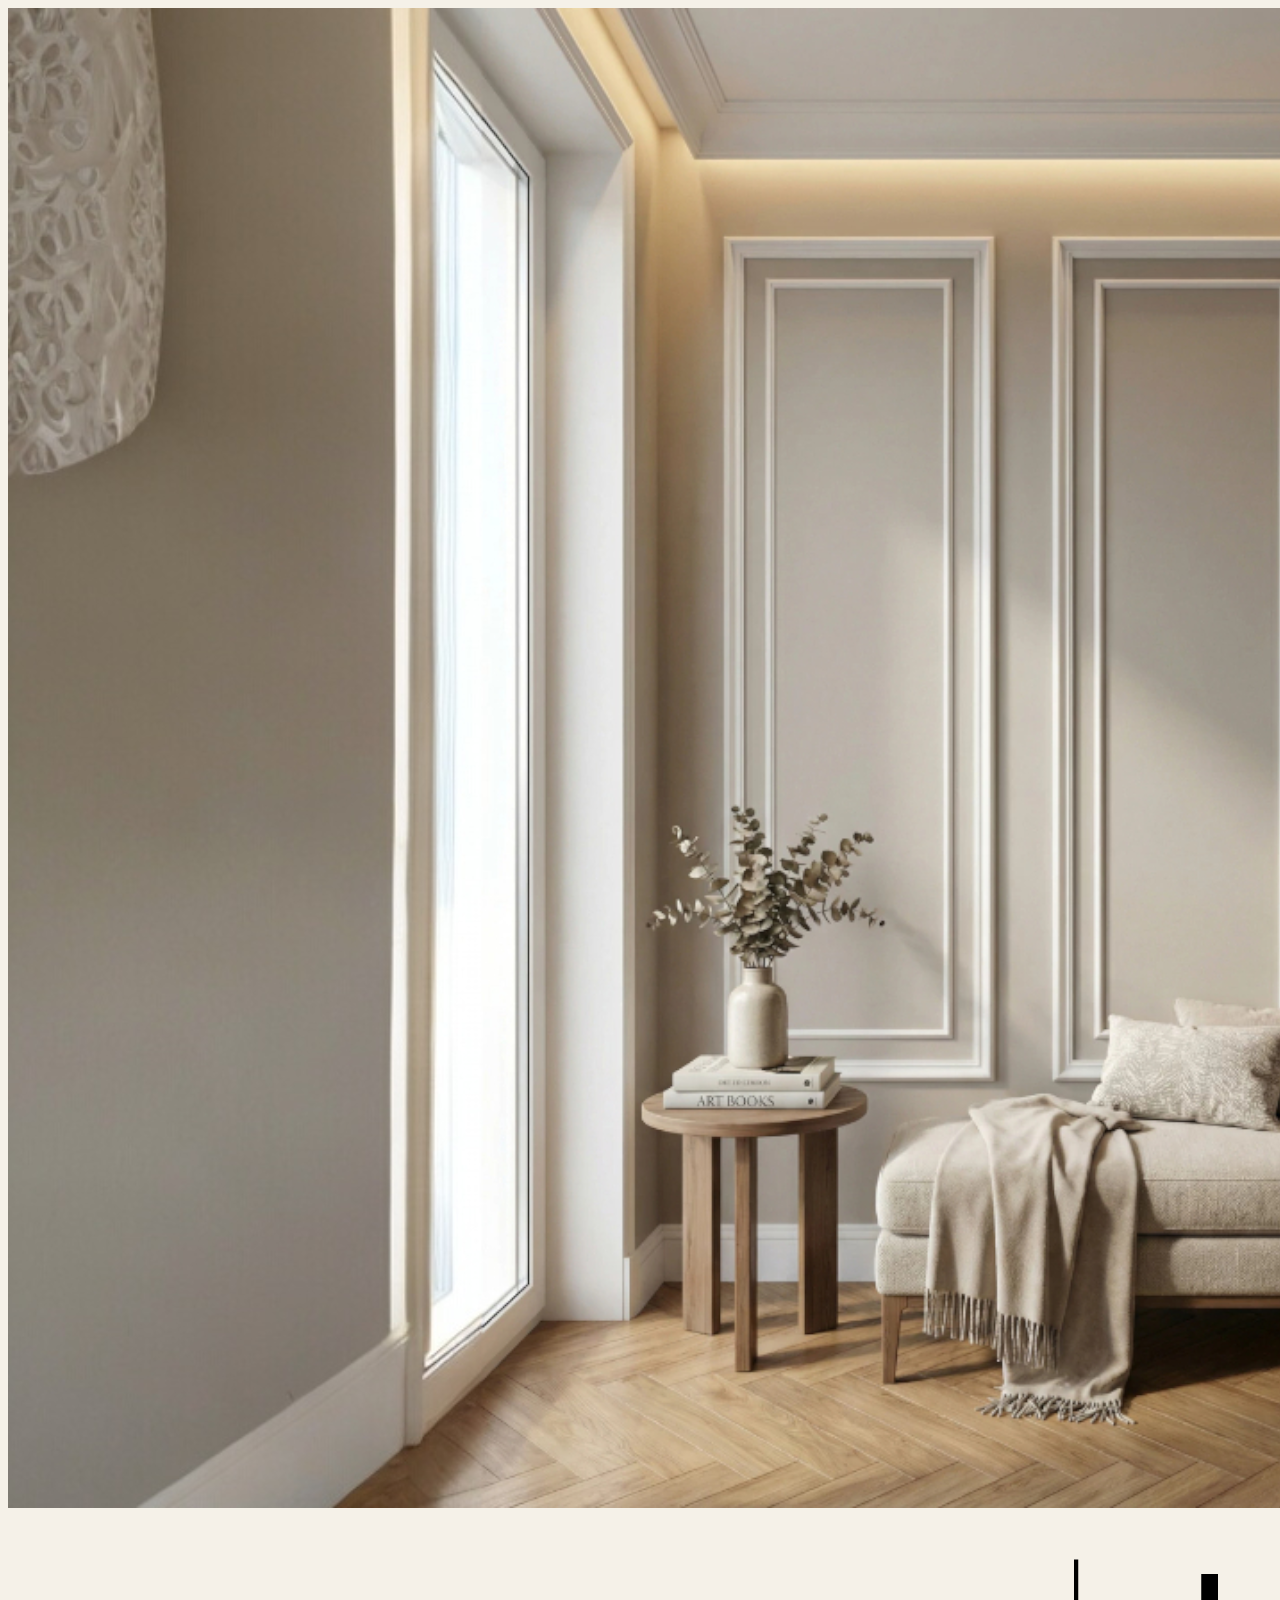
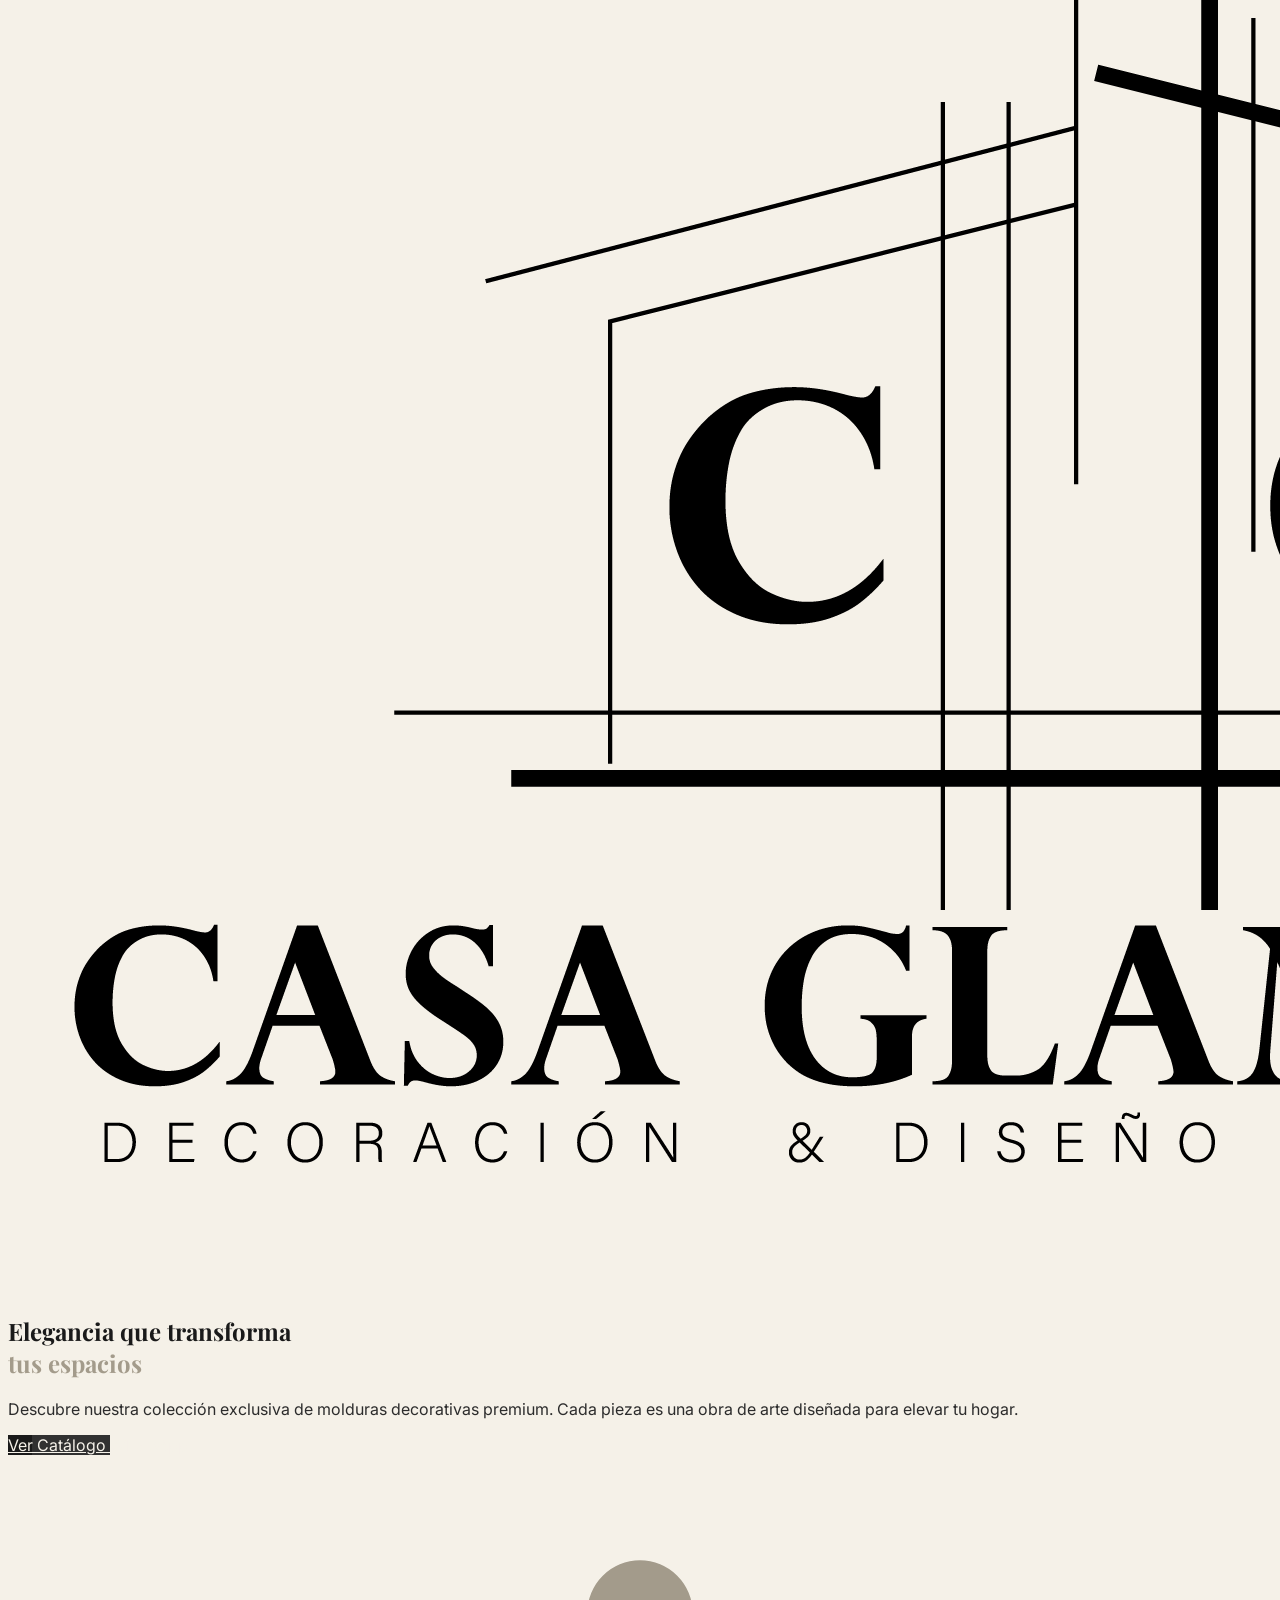
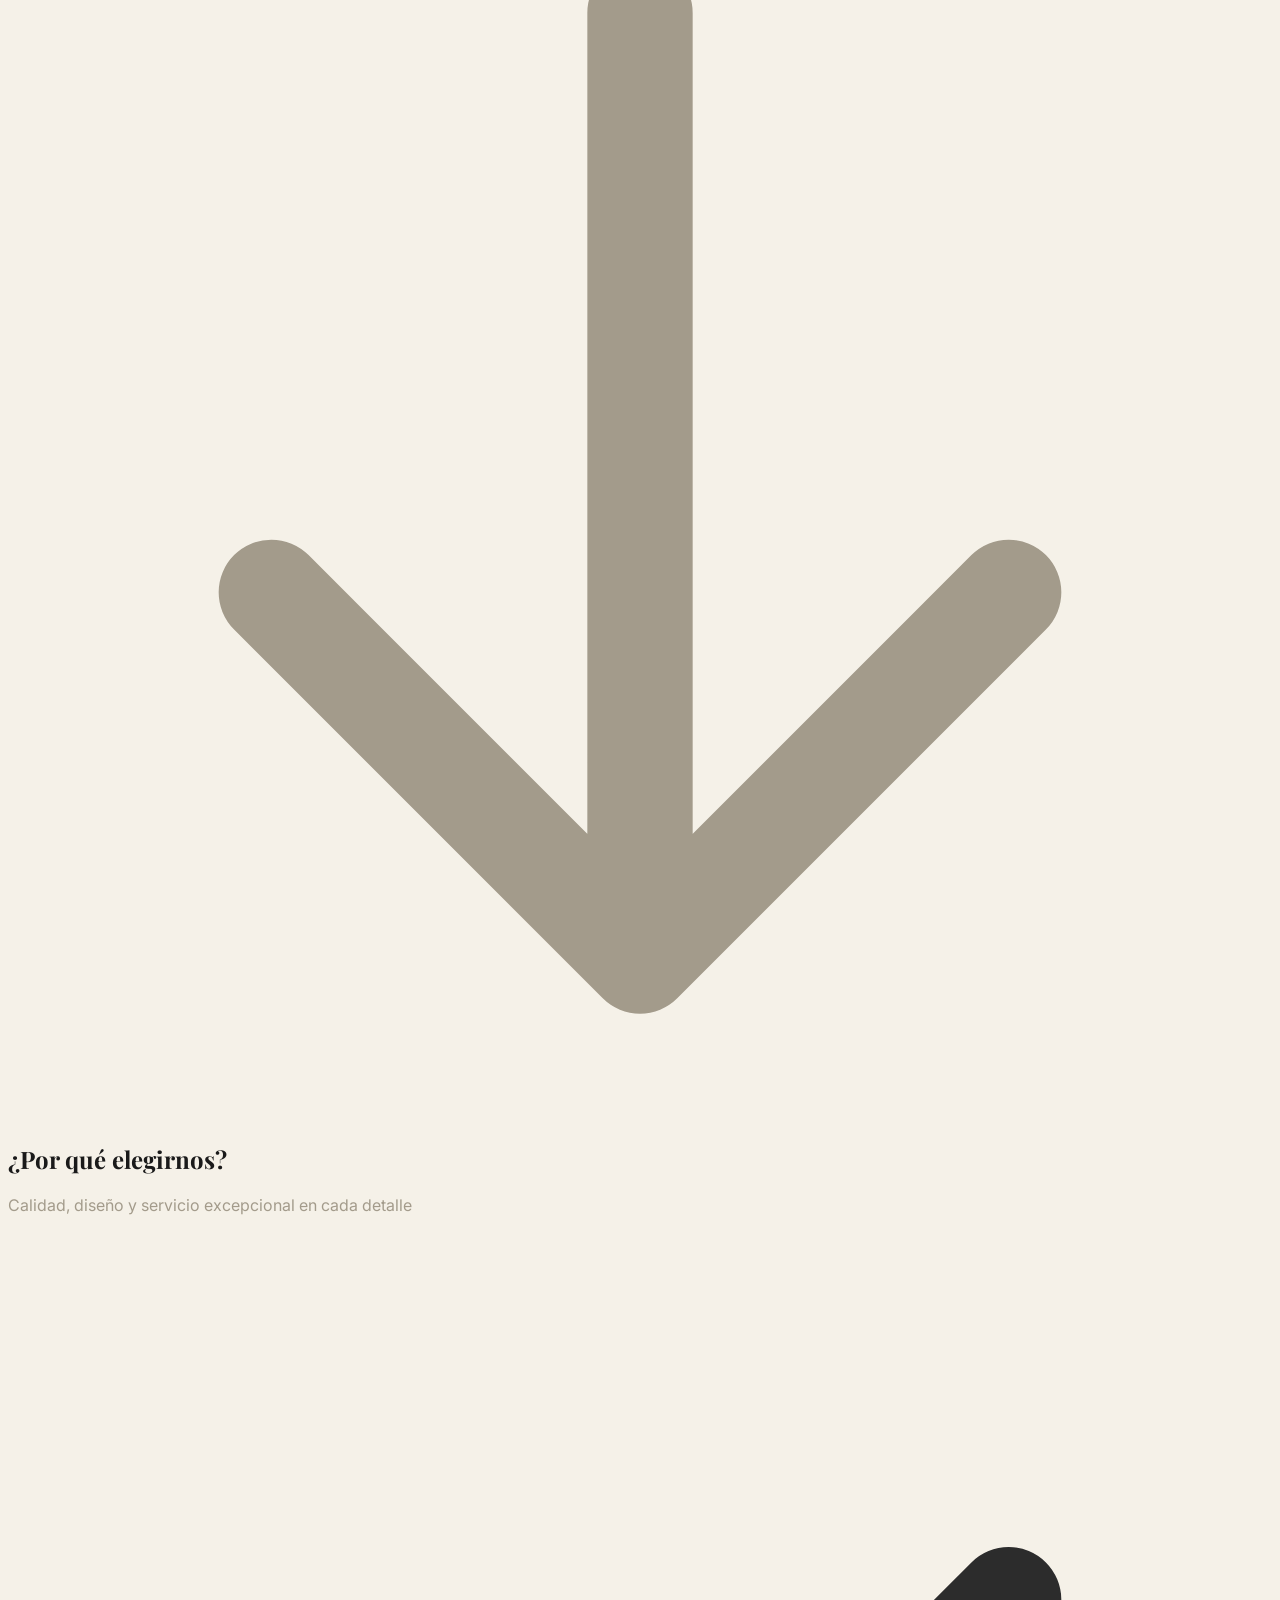
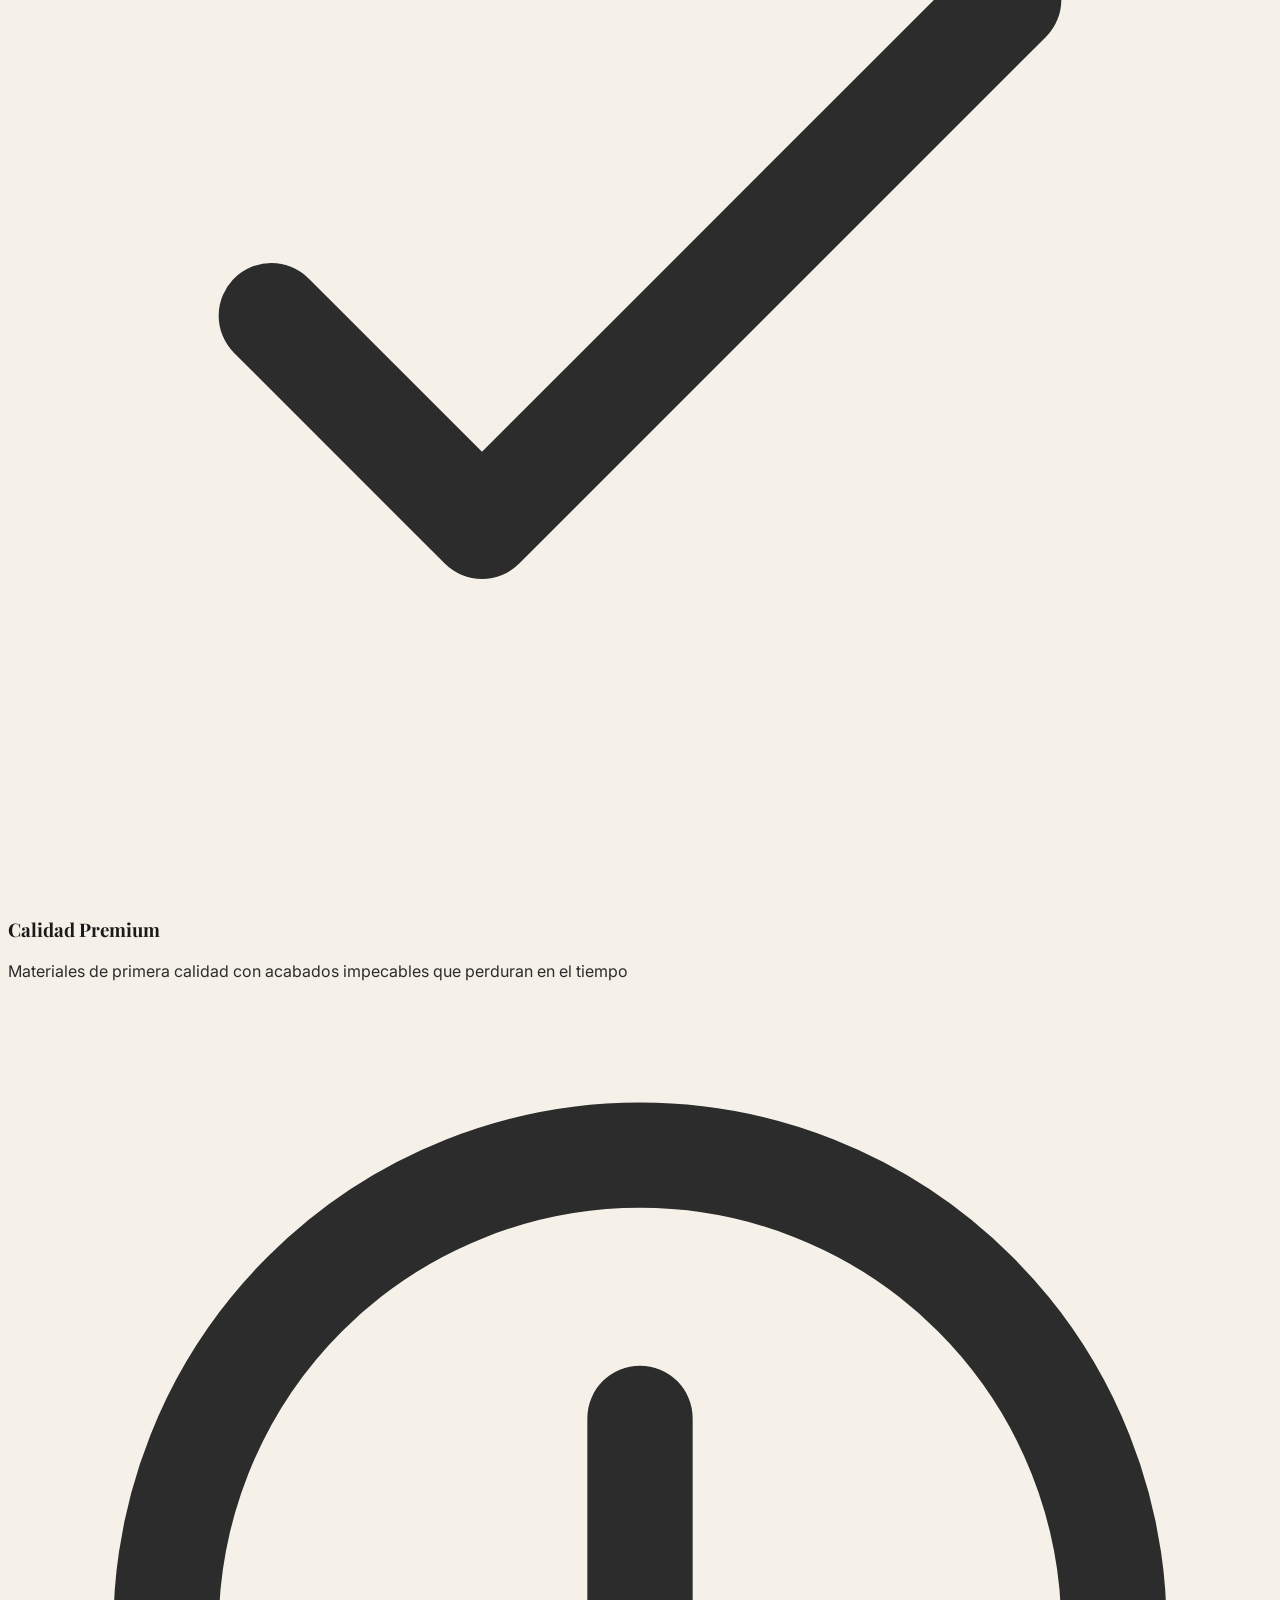
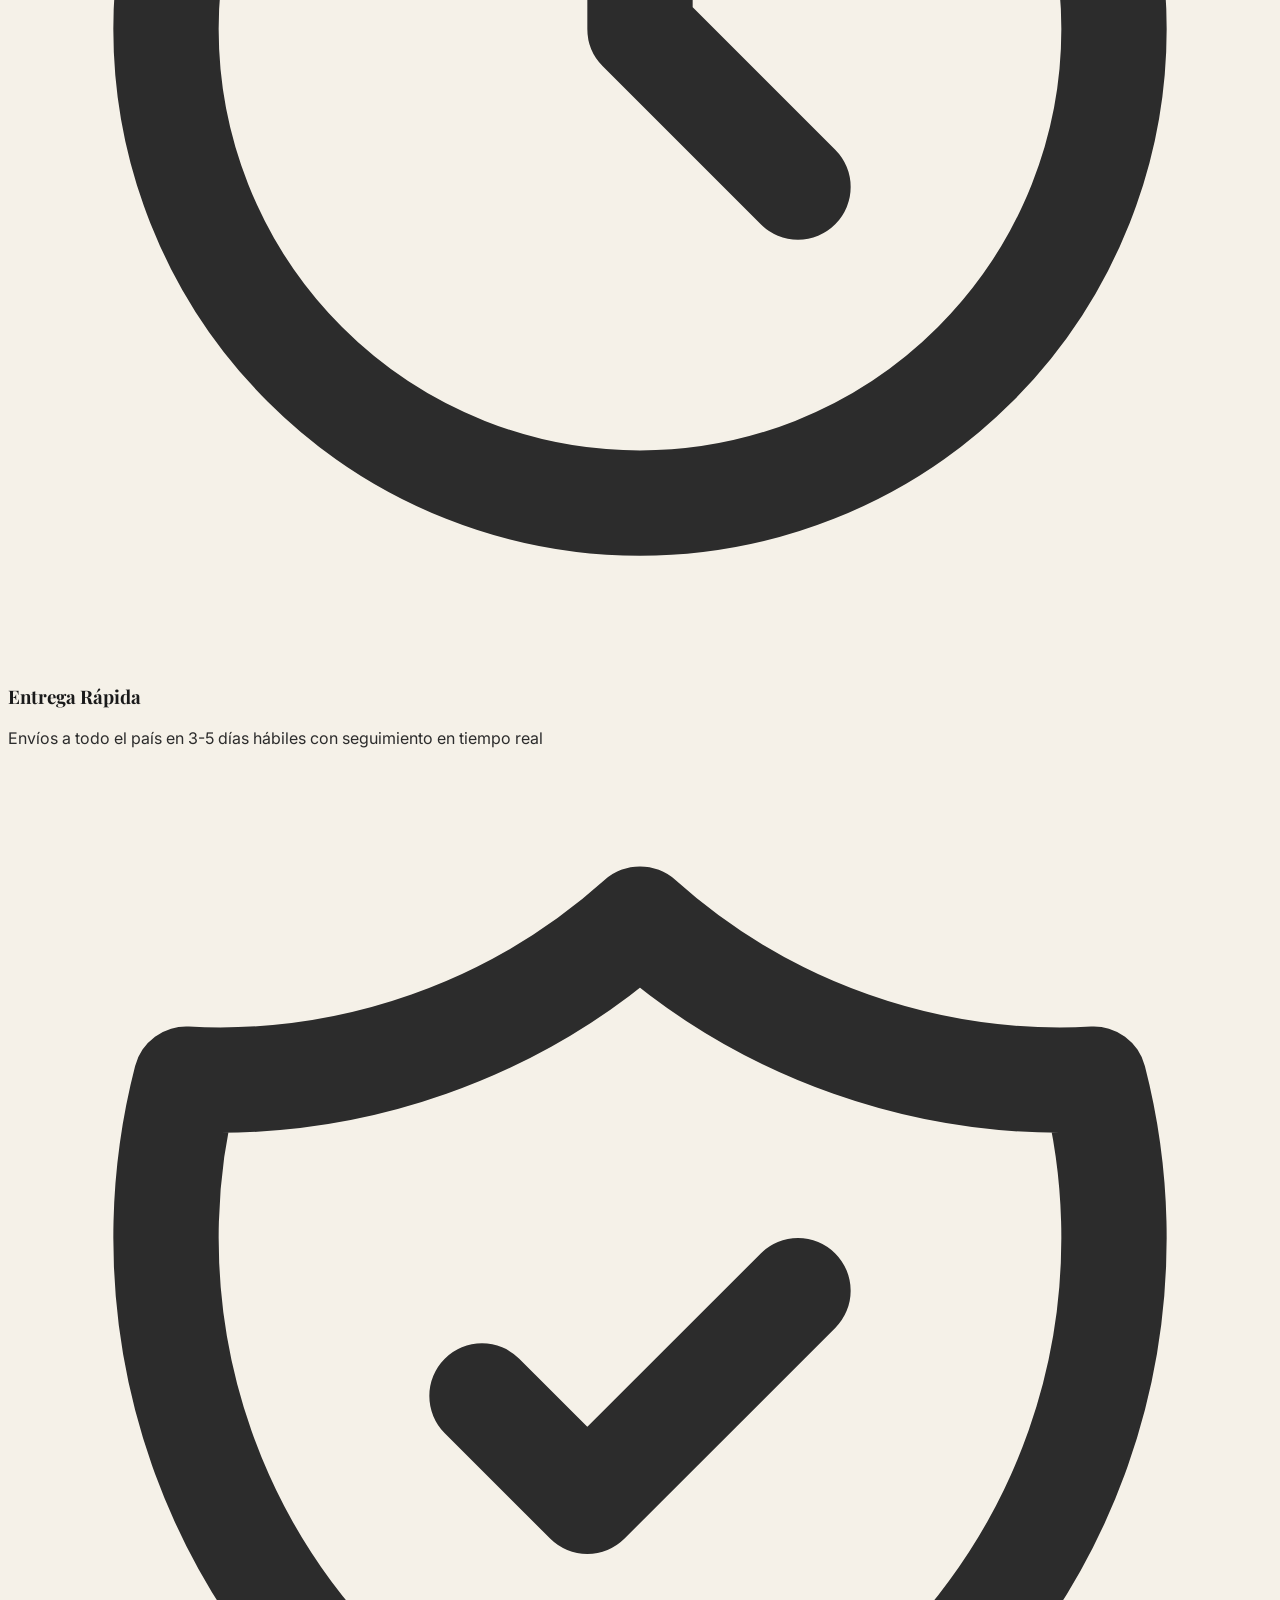
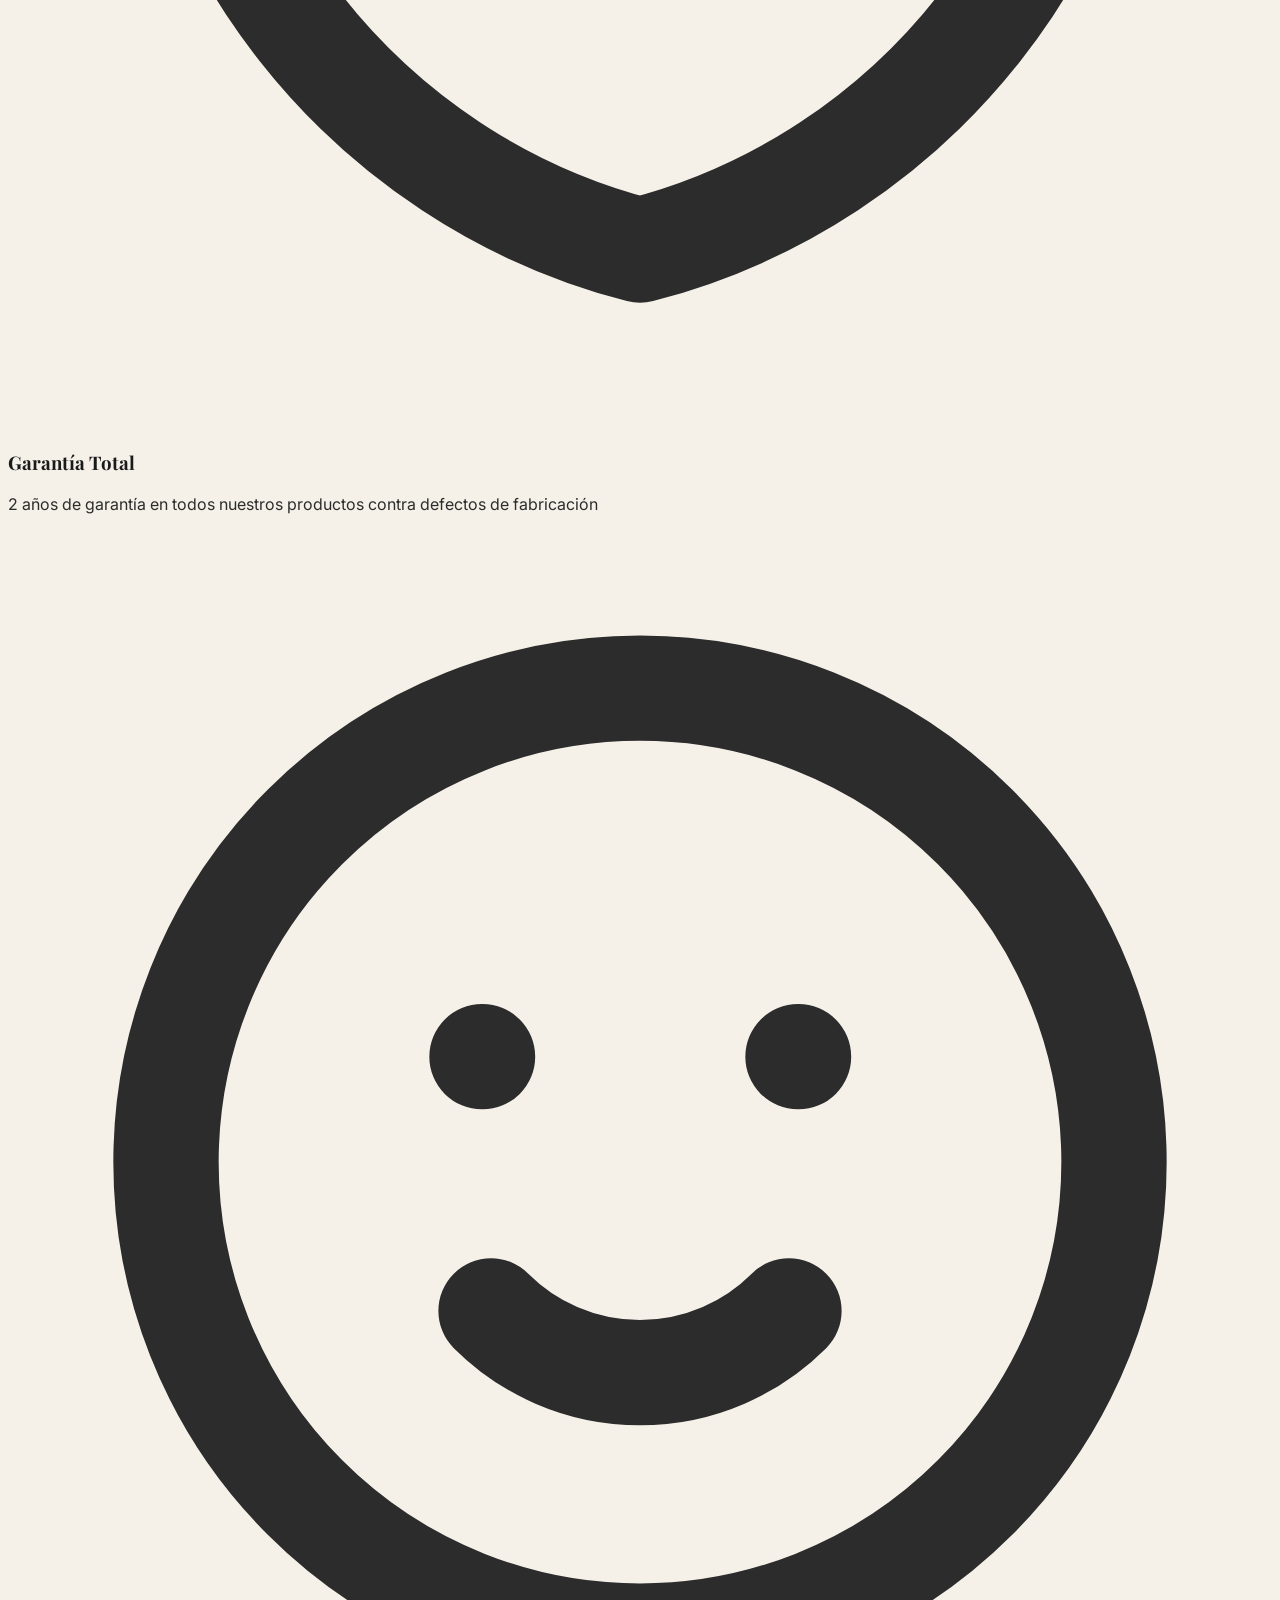
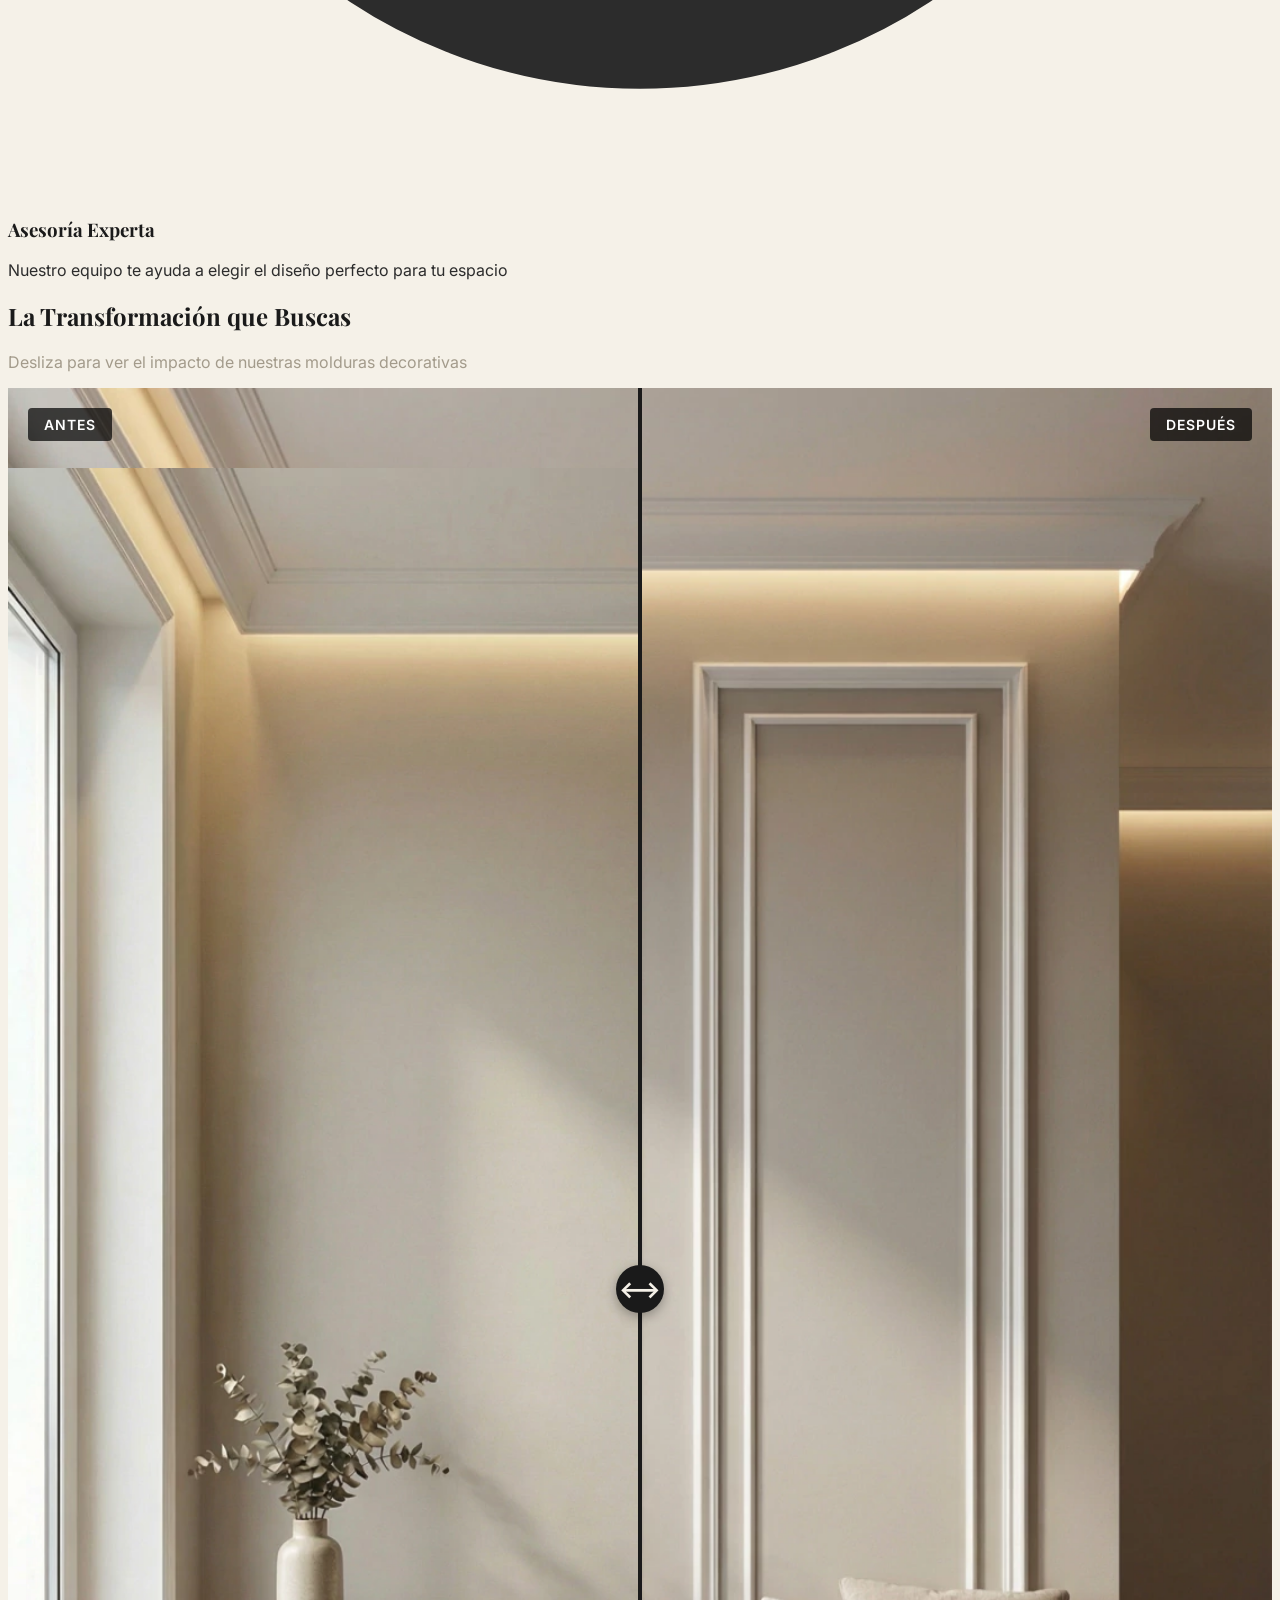
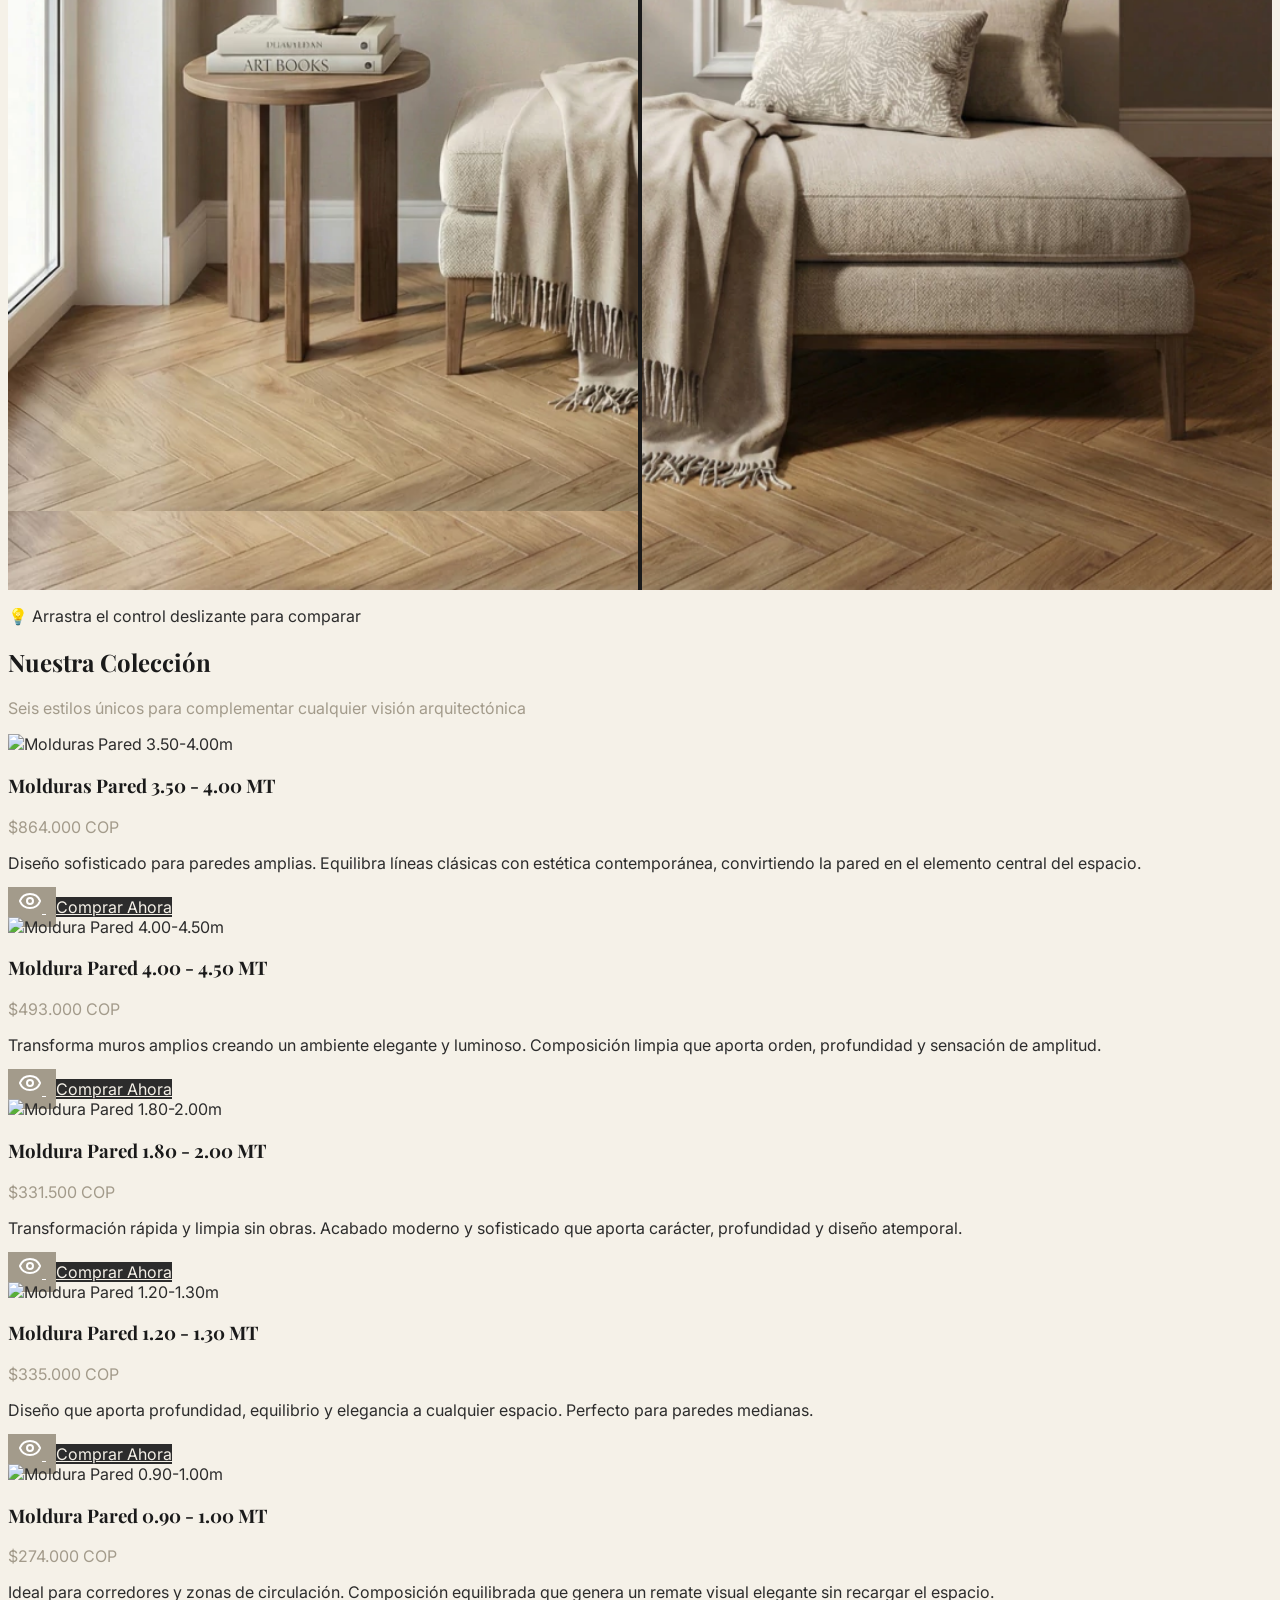
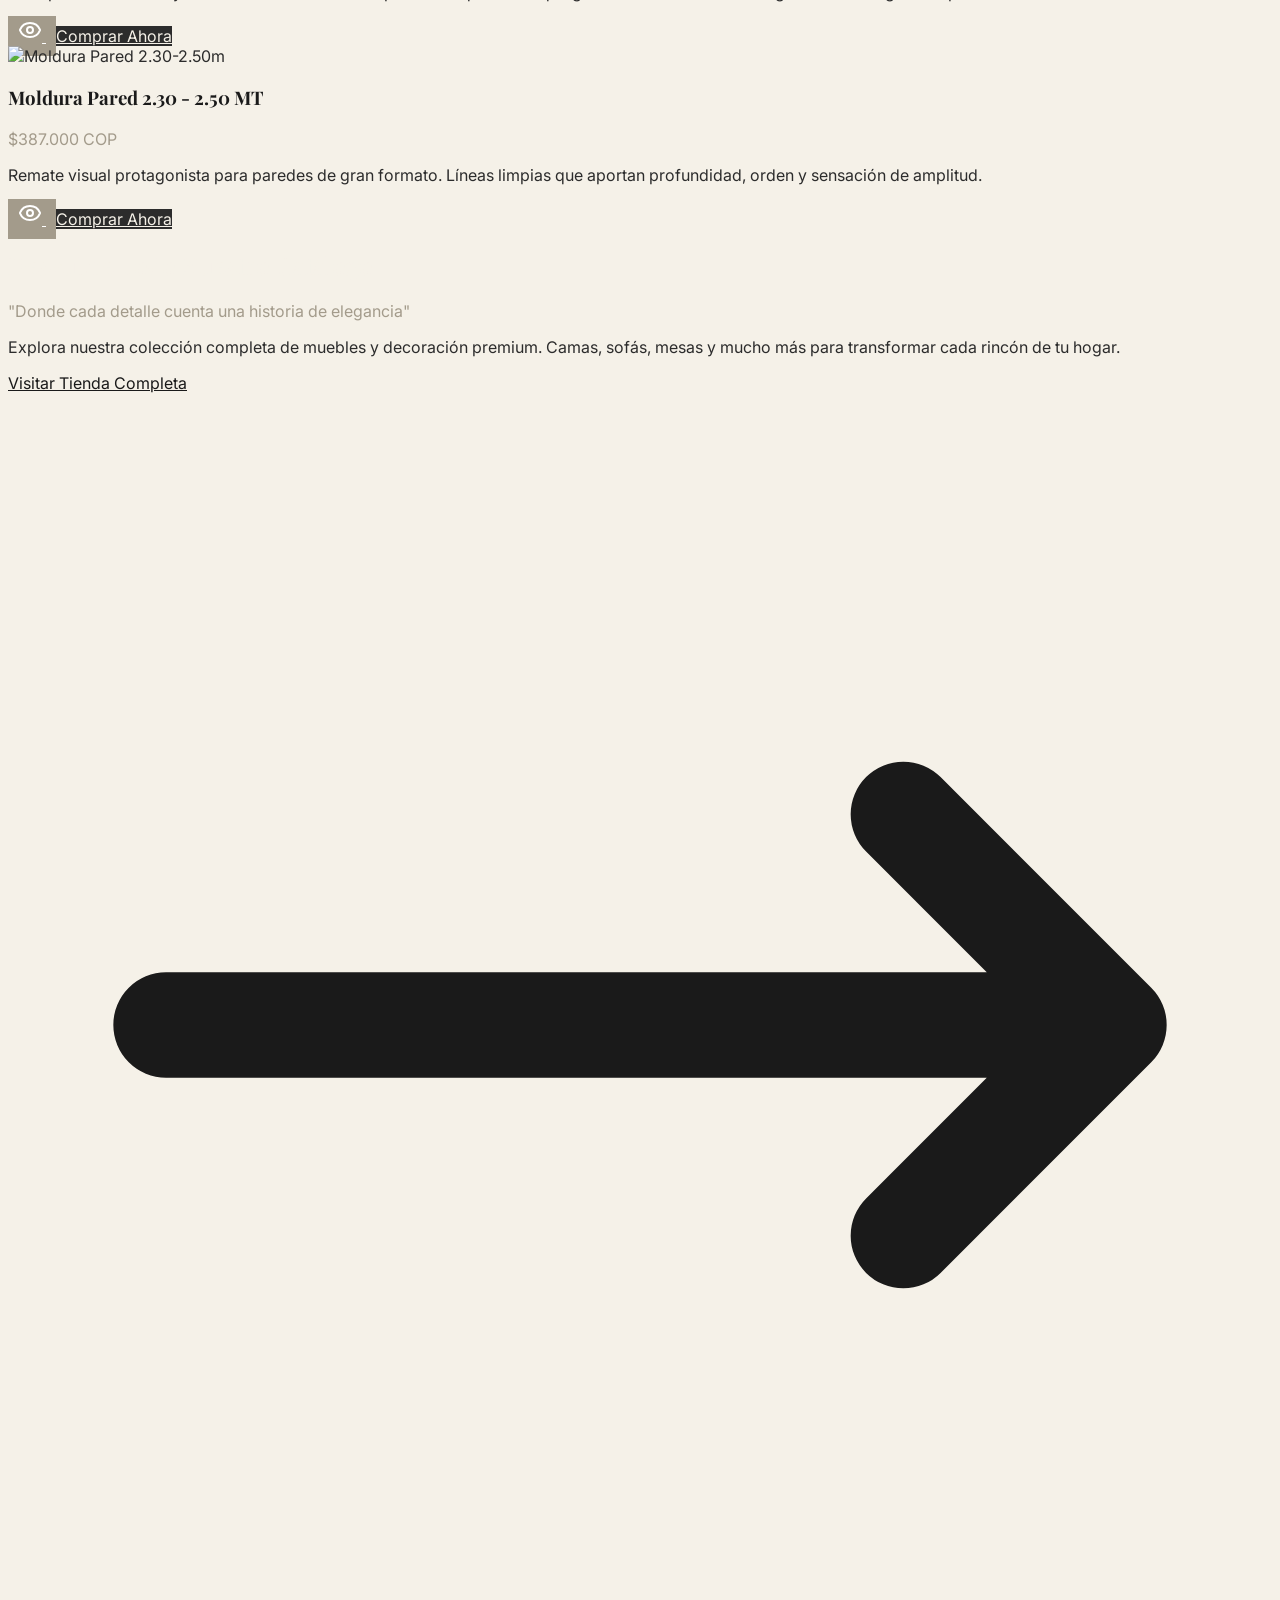
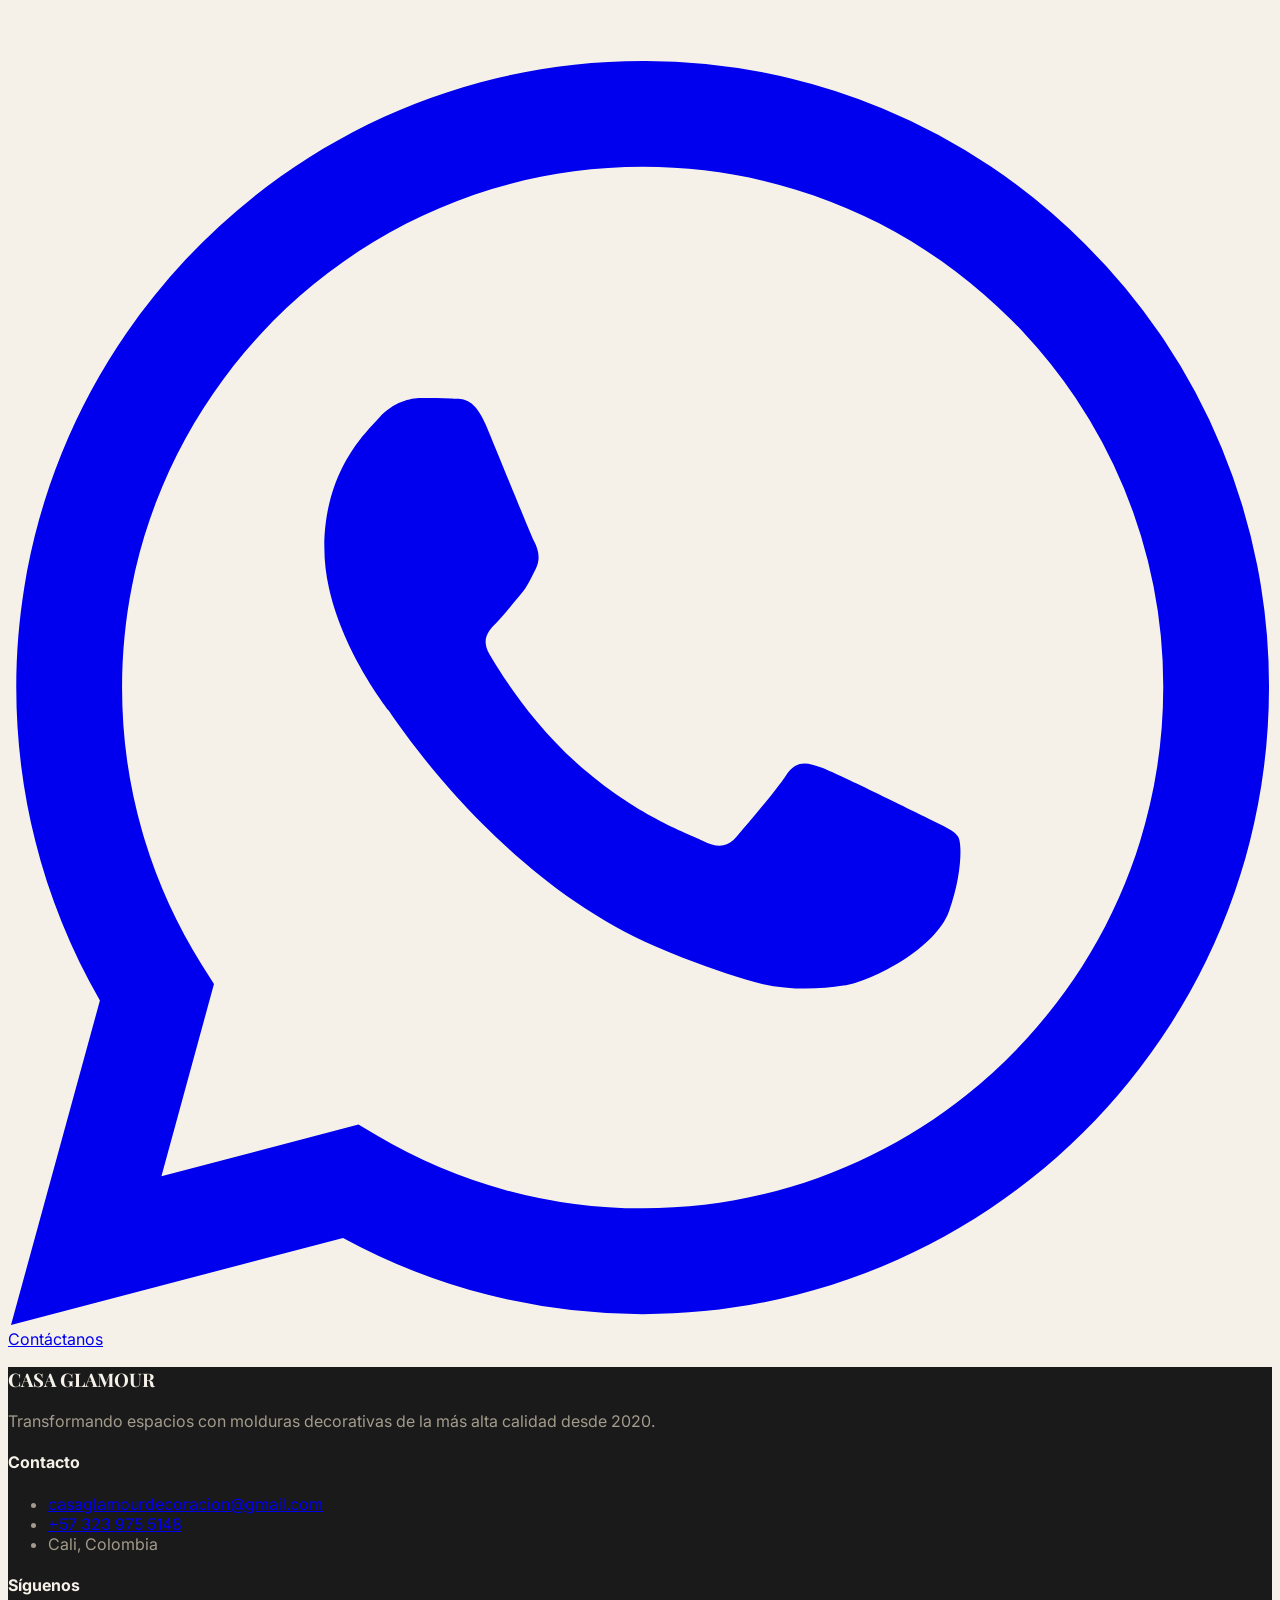
==== molduras-landing.html @ cb5b50fe "Initials" ====
<!DOCTYPE html>
<html lang="es">

<head>
    <meta charset="UTF-8">
    <meta name="viewport" content="width=device-width, initial-scale=1.0">
    <meta name="description"
        content="Molduras decorativas premium para transformar tus espacios. Diseños clásicos, modernos y minimalistas de la más alta calidad.">
    <meta name="keywords"
        content="molduras decorativas, molduras premium, decoración de interiores, molduras clásicas, molduras modernas">
    <title>Molduras Premium | Casa Glamour - Elegancia en cada detalle</title>

    <!-- Tailwind CSS CDN -->
    <script src="https://cdn.tailwindcss.com"></script>

    <!-- Google Fonts - Playfair Display (Serif) & Inter (Sans) -->
    <link rel="preconnect" href="https://fonts.googleapis.com">
    <link rel="preconnect" href="https://fonts.gstatic.com" crossorigin>
    <link
        href="https://fonts.googleapis.com/css2?family=Playfair+Display:wght@400;500;600;700&family=Inter:wght@300;400;500;600&display=swap"
        rel="stylesheet">

    <!-- GSAP CDN -->
    <script src="https://cdnjs.cloudflare.com/ajax/libs/gsap/3.12.5/gsap.min.js"></script>
    <script src="https://cdnjs.cloudflare.com/ajax/libs/gsap/3.12.5/ScrollTrigger.min.js"></script>

    <style>
        /* Custom Tailwind Configuration */
        @tailwind base;
        @tailwind components;
        @tailwind utilities;

        :root {
            --color-bone: #F5F1E8;
            --color-stone: #A39B8B;
            --color-charcoal: #2C2C2C;
            --color-matte-black: #1A1A1A;
        }

        body {
            font-family: 'Inter', sans-serif;
            background-color: var(--color-bone);
            color: var(--color-charcoal);
        }

        h1,
        h2,
        h3 {
            font-family: 'Playfair Display', serif;
        }

        /* Custom utilities */
        .text-bone {
            color: var(--color-bone);
        }

        .text-stone {
            color: var(--color-stone);
        }

        .text-charcoal {
            color: var(--color-charcoal);
        }

        .text-matte-black {
            color: var(--color-matte-black);
        }

        .bg-bone {
            background-color: var(--color-bone);
        }

        .bg-stone {
            background-color: var(--color-stone);
        }

        .bg-charcoal {
            background-color: var(--color-charcoal);
        }

        .bg-matte-black {
            background-color: var(--color-matte-black);
        }

        /* Smooth scroll */
        html {
            scroll-behavior: smooth;
        }

        /* Product card hover effect preparation */
        .product-card {
            transition: transform 0.3s ease;
        }

        .product-card:hover {
            transform: translateY(-4px);
        }

        /* Button hover preparation for GSAP */
        .cta-button {
            position: relative;
            overflow: hidden;
        }

        .cta-button::before {
            content: '';
            position: absolute;
            top: 0;
            left: -100%;
            width: 100%;
            height: 100%;
            background: rgba(255, 255, 255, 0.1);
            transition: left 0.3s ease;
        }

        .cta-button:hover::before {
            left: 100%;
        }

        .view-detail-button {
            background-color: #A39B8B;
            color: #fff;
            padding: 10px;
            cursor: pointer;
            transition: all 0.3s ease;
        }

        .view-detail-button:hover {
            background-color: #fff;
            color: #A39B8B;
        }

        /* Before/After Image Comparison Slider */
        .comparison-container {
            position: relative;
            overflow: hidden;
            cursor: ew-resize;
            user-select: none;
            background-color: var(--color-bone);
        }

        .comparison-image {
            display: block;
            width: 100%;
            height: 100%;
            object-fit: contain;
            object-position: center;
            pointer-events: none;
        }

        .comparison-overlay {
            position: absolute;
            top: 0;
            left: 0;
            width: 50%;
            height: 100%;
            overflow: hidden;
        }

        .comparison-overlay .comparison-image {
            width: 100vw;
            max-width: 1152px;
            height: 100%;
            position: absolute;
            left: 0;
            top: 0;
        }

        .comparison-slider {
            position: absolute;
            top: 0;
            left: 50%;
            width: 4px;
            height: 100%;
            background: var(--color-matte-black);
            transform: translateX(-50%);
            cursor: ew-resize;
            z-index: 10;
        }

        .comparison-slider::before {
            content: '';
            position: absolute;
            top: 50%;
            left: 50%;
            transform: translate(-50%, -50%);
            width: 48px;
            height: 48px;
            background: var(--color-matte-black);
            border-radius: 50%;
            box-shadow: 0 4px 12px rgba(0, 0, 0, 0.3);
        }

        .comparison-slider::after {
            content: '⟷';
            position: absolute;
            top: 50%;
            left: 50%;
            transform: translate(-50%, -50%);
            color: var(--color-bone);
            font-size: 24px;
            font-weight: bold;
            z-index: 1;
        }

        .comparison-label {
            position: absolute;
            top: 20px;
            padding: 8px 16px;
            background: rgba(0, 0, 0, 0.7);
            color: white;
            font-size: 14px;
            font-weight: 600;
            text-transform: uppercase;
            letter-spacing: 1px;
            border-radius: 4px;
            z-index: 5;
        }

        .comparison-label.before {
            left: 20px;
        }

        .comparison-label.after {
            right: 20px;
        }
    </style>
</head>

<body class="antialiased">

    <!-- Hero Section -->
    <section id="hero"
        class="min-h-screen flex items-center justify-center px-4 py-12 md:py-20 relative overflow-hidden">
        <!-- Background Image with Overlay -->
        <div class="absolute inset-0 z-0">
            <img src="banner_1.png" alt="Elegant interior with moldings" class="w-full h-full object-cover opacity-30">
            <div class="absolute inset-0 bg-gradient-to-b from-transparent via-bone/50 to-bone"></div>
        </div>

        <!-- Content -->
        <div class="relative z-10 max-w-4xl mx-auto text-center">
            <img src="logo.webp" alt="Casa Glamour" class="mx-auto w-80 h-80 object-contain">
            <h1 id="hero-title"
                class="text-4xl md:text-6xl lg:text-7xl font-bold text-matte-black mb-6 leading-tight opacity-0">
                Elegancia que transforma <br class="hidden md:block">
                <span class="text-stone italic">tus espacios</span>
            </h1>

            <p id="hero-subtitle"
                class="text-lg md:text-xl text-charcoal/80 mb-10 max-w-2xl mx-auto font-light opacity-0">
                Descubre nuestra colección exclusiva de molduras decorativas premium.
                Cada pieza es una obra de arte diseñada para elevar tu hogar.
            </p>

            <a href="#productos" id="hero-cta"
                class="cta-button inline-block bg-matte-black text-bone px-10 py-4 md:px-12 md:py-5 text-base md:text-lg font-medium tracking-wide uppercase hover:bg-charcoal transition-colors duration-300 opacity-0">
                Ver Catálogo
            </a>


            <a href="https://api.whatsapp.com/send/?phone=573043585256&text=Hola%F0%9F%91%8B%2C%20vi%20su%20publicidad%20y%20me%20encantaron%20los%20dise%C3%B1os%20de%20molduras.%20Me%20gustar%C3%ADa%20conocer%20los%20modelos%20disponibles%20y%20la%20forma%20de%20adquirirlos.%20%C2%BFPodr%C3%ADan%20darme%20m%C3%A1s%20informaci%C3%B3n%3F"
                id="hero-cta" target="_blank"
                class="cta-button inline-block bg-green-500 text-bone px-10 py-4 md:px-12 md:py-5 text-base md:text-lg font-medium tracking-wide uppercase hover:bg-charcoal transition-colors duration-300 opacity-0">
                WhatsApp
            </a>
        </div>

        <!-- Scroll Indicator -->
        <div class="absolute bottom-8 left-1/2 transform -translate-x-1/2 animate-bounce">
            <svg class="w-6 h-6 text-stone" fill="none" stroke="currentColor" viewBox="0 0 24 24">
                <path stroke-linecap="round" stroke-linejoin="round" stroke-width="2" d="M19 14l-7 7m0 0l-7-7m7 7V3">
                </path>
            </svg>
        </div>
    </section>

    <!-- Benefits Section -->
    <section id="beneficios" class="py-16 md:py-20 px-4 bg-white">
        <div class="max-w-7xl mx-auto">
            <div class="text-center mb-12 md:mb-16">
                <h2 class="text-3xl md:text-5xl font-bold text-matte-black mb-4">
                    ¿Por qué elegirnos?
                </h2>
                <p class="text-stone text-lg max-w-2xl mx-auto">
                    Calidad, diseño y servicio excepcional en cada detalle
                </p>
            </div>

            <div class="grid grid-cols-1 md:grid-cols-2 lg:grid-cols-4 gap-8 md:gap-10">

                <!-- Benefit 1 -->
                <div class="benefit-card text-center opacity-0">
                    <div class="w-16 h-16 mx-auto mb-4 bg-stone/10 rounded-full flex items-center justify-center">
                        <svg class="w-8 h-8 text-charcoal" fill="none" stroke="currentColor" viewBox="0 0 24 24">
                            <path stroke-linecap="round" stroke-linejoin="round" stroke-width="2" d="M5 13l4 4L19 7">
                            </path>
                        </svg>
                    </div>
                    <h3 class="text-xl font-semibold text-matte-black mb-2">
                        Calidad Premium
                    </h3>
                    <p class="text-charcoal/70 text-sm leading-relaxed">
                        Materiales de primera calidad con acabados impecables que perduran en el tiempo
                    </p>
                </div>

                <!-- Benefit 2 -->
                <div class="benefit-card text-center opacity-0">
                    <div class="w-16 h-16 mx-auto mb-4 bg-stone/10 rounded-full flex items-center justify-center">
                        <svg class="w-8 h-8 text-charcoal" fill="none" stroke="currentColor" viewBox="0 0 24 24">
                            <path stroke-linecap="round" stroke-linejoin="round" stroke-width="2"
                                d="M12 8v4l3 3m6-3a9 9 0 11-18 0 9 9 0 0118 0z"></path>
                        </svg>
                    </div>
                    <h3 class="text-xl font-semibold text-matte-black mb-2">
                        Entrega Rápida
                    </h3>
                    <p class="text-charcoal/70 text-sm leading-relaxed">
                        Envíos a todo el país en 3-5 días hábiles con seguimiento en tiempo real
                    </p>
                </div>

                <!-- Benefit 3 -->
                <div class="benefit-card text-center opacity-0">
                    <div class="w-16 h-16 mx-auto mb-4 bg-stone/10 rounded-full flex items-center justify-center">
                        <svg class="w-8 h-8 text-charcoal" fill="none" stroke="currentColor" viewBox="0 0 24 24">
                            <path stroke-linecap="round" stroke-linejoin="round" stroke-width="2"
                                d="M9 12l2 2 4-4m5.618-4.016A11.955 11.955 0 0112 2.944a11.955 11.955 0 01-8.618 3.04A12.02 12.02 0 003 9c0 5.591 3.824 10.29 9 11.622 5.176-1.332 9-6.03 9-11.622 0-1.042-.133-2.052-.382-3.016z">
                            </path>
                        </svg>
                    </div>
                    <h3 class="text-xl font-semibold text-matte-black mb-2">
                        Garantía Total
                    </h3>
                    <p class="text-charcoal/70 text-sm leading-relaxed">
                        2 años de garantía en todos nuestros productos contra defectos de fabricación
                    </p>
                </div>

                <!-- Benefit 4 -->
                <div class="benefit-card text-center opacity-0">
                    <div class="w-16 h-16 mx-auto mb-4 bg-stone/10 rounded-full flex items-center justify-center">
                        <svg class="w-8 h-8 text-charcoal" fill="none" stroke="currentColor" viewBox="0 0 24 24">
                            <path stroke-linecap="round" stroke-linejoin="round" stroke-width="2"
                                d="M14.828 14.828a4 4 0 01-5.656 0M9 10h.01M15 10h.01M21 12a9 9 0 11-18 0 9 9 0 0118 0z">
                            </path>
                        </svg>
                    </div>
                    <h3 class="text-xl font-semibold text-matte-black mb-2">
                        Asesoría Experta
                    </h3>
                    <p class="text-charcoal/70 text-sm leading-relaxed">
                        Nuestro equipo te ayuda a elegir el diseño perfecto para tu espacio
                    </p>
                </div>

            </div>
        </div>
    </section>

    <!-- Before/After Comparison Section -->
    <section id="antes-despues" class="py-16 md:py-24 px-4 bg-gradient-to-b from-white to-bone">
        <div class="max-w-6xl mx-auto">
            <!-- Section Header -->
            <div class="text-center mb-12 md:mb-16">
                <h2 class="text-3xl md:text-5xl font-bold text-matte-black mb-4">
                    La Transformación que Buscas
                </h2>
                <p class="text-stone text-lg max-w-2xl mx-auto mb-8">
                    Desliza para ver el impacto de nuestras molduras decorativas
                </p>
            </div>

            <!-- Image Comparison Slider -->
            <div class="max-w-6xl mx-auto">
                <div id="comparison" class="comparison-container rounded-lg shadow-2xl inline-block w-full">
                    <!-- After Image (Background) - La imagen CON molduras -->
                    <img src="after.webp" alt="Después - Con molduras decorativas" class="comparison-image">

                    <!-- Before Image (Overlay) - La imagen SIN molduras que se revela -->
                    <div id="overlay" class="comparison-overlay">
                        <img src="before.webp" alt="Antes - Sin molduras" class="comparison-image">
                    </div>

                    <!-- Slider Handle -->
                    <div id="slider" class="comparison-slider"></div>

                    <!-- Labels -->
                    <div class="comparison-label before">Antes</div>
                    <div class="comparison-label after">Después</div>
                </div>

                <!-- Instructions -->
                <p class="text-center text-charcoal/60 text-sm mt-6 italic">
                    💡 Arrastra el control deslizante para comparar
                </p>
            </div>
        </div>
    </section>

    <!-- Products Grid Section -->
    <section id="productos" class="py-16 md:py-24 px-4">
        <div class="max-w-7xl mx-auto">
            <!-- Section Header -->
            <div class="text-center mb-16">
                <h2 class="text-3xl md:text-5xl font-bold text-matte-black mb-4">
                    Nuestra Colección
                </h2>
                <p class="text-stone text-lg max-w-2xl mx-auto">
                    Seis estilos únicos para complementar cualquier visión arquitectónica
                </p>
            </div>

            <!-- Products Grid -->
            <div class="grid grid-cols-1 md:grid-cols-2 lg:grid-cols-3 gap-8 md:gap-10">

                <!-- Product 1: Moldura 3.50-4.00m -->
                <article class="product-card bg-white rounded-sm overflow-hidden shadow-lg opacity-0">
                    <div class="aspect-square overflow-hidden bg-stone/10">
                        <img src="https://dcdn-us.mitiendanube.com/stores/006/600/945/products/wmremove-transformed-9c9801b63af23e35f117688745338902-1024-1024.png"
                            alt="Molduras Pared 3.50-4.00m"
                            class="w-full h-full object-cover hover:scale-105 transition-transform duration-500">
                    </div>
                    <div class="p-6 md:p-8">
                        <h3 class="text-lg font-semibold text-matte-black mb-2 leading-tight">
                            Molduras Pared 3.50 - 4.00 MT
                        </h3>
                        <p class="text-2xl font-bold text-stone mb-4">
                            $864.000 COP
                        </p>
                        <p class="text-charcoal/70 mb-6 leading-relaxed text-sm">
                            Diseño sofisticado para paredes amplias. Equilibra líneas clásicas con estética
                            contemporánea, convirtiendo la pared en el elemento central del espacio.
                        </p>
                        <div class="flex gap-2">
                            <a href="https://casaglamour.shop/productos/molduras-pared-de-3-50-y-4-00-mt-de-ancho-7p11e/"
                                target="_blank" class="view-detail-button flex items-center justify-center">
                                <svg xmlns="http://www.w3.org/2000/svg" width="24" height="24" viewBox="0 0 24 24"
                                    fill="none" stroke="currentColor" stroke-width="2" stroke-linecap="round"
                                    stroke-linejoin="round">
                                    <path
                                        d="M2.062 12.348a1 1 0 0 1 0-.696 10.75 10.75 0 0 1 19.876 0 1 1 0 0 1 0 .696 10.75 10.75 0 0 1-19.876 0" />
                                    <circle cx="12" cy="12" r="3" />
                                </svg>
                            </a>
                            <a href="https://casaglamour.shop/productos/molduras-pared-de-3-50-y-4-00-mt-de-ancho-7p11e/"
                                target="_blank"
                                class="buy-button inline-block w-full text-center bg-charcoal text-bone px-6 py-3 font-medium uppercase tracking-wide hover:bg-matte-black transition-all duration-300">
                                Comprar Ahora
                            </a>
                        </div>
                    </div>
                </article>

                <!-- Product 2: Moldura 4.00-4.50m -->
                <article class="product-card bg-white rounded-sm overflow-hidden shadow-lg opacity-0">
                    <div class="aspect-square overflow-hidden bg-stone/10">
                        <img src="https://dcdn-us.mitiendanube.com/stores/006/600/945/products/hrooh6zdcszxaafikiee3_005114f29ea3463da7ce8469af540888_00001-e0a4e4a0e15c5a8ff717684273651292-480-0.webp"
                            alt="Moldura Pared 4.00-4.50m"
                            class="w-full h-full object-cover hover:scale-105 transition-transform duration-500">
                    </div>
                    <div class="p-6 md:p-8">
                        <h3 class="text-lg font-semibold text-matte-black mb-2 leading-tight">
                            Moldura Pared 4.00 - 4.50 MT
                        </h3>
                        <p class="text-2xl font-bold text-stone mb-4">
                            $493.000 COP
                        </p>
                        <p class="text-charcoal/70 mb-6 leading-relaxed text-sm">
                            Transforma muros amplios creando un ambiente elegante y luminoso. Composición limpia que
                            aporta orden, profundidad y sensación de amplitud.
                        </p>
                        <div class="flex gap-2">
                            <a href="https://casaglamour.shop/productos/moldura-adaptable-pared-de-4-00-a-4-50-1vpce/"
                                target="_blank" class="view-detail-button flex items-center justify-center">
                                <svg xmlns="http://www.w3.org/2000/svg" width="24" height="24" viewBox="0 0 24 24"
                                    fill="none" stroke="currentColor" stroke-width="2" stroke-linecap="round"
                                    stroke-linejoin="round">
                                    <path
                                        d="M2.062 12.348a1 1 0 0 1 0-.696 10.75 10.75 0 0 1 19.876 0 1 1 0 0 1 0 .696 10.75 10.75 0 0 1-19.876 0" />
                                    <circle cx="12" cy="12" r="3" />
                                </svg>
                            </a>
                            <a href="https://casaglamour.shop/productos/moldura-adaptable-pared-de-4-00-a-4-50-1vpce/"
                                target="_blank"
                                class="buy-button inline-block w-full text-center bg-charcoal text-bone px-6 py-3 font-medium uppercase tracking-wide hover:bg-matte-black transition-all duration-300">
                                Comprar Ahora
                            </a>
                        </div>
                    </div>
                </article>

                <!-- Product 3: Moldura 1.80-2.00m -->
                <article class="product-card bg-white rounded-sm overflow-hidden shadow-lg opacity-0">
                    <div class="aspect-square overflow-hidden bg-stone/10">
                        <img src="https://dcdn-us.mitiendanube.com/stores/006/600/945/products/genai_image_e36561b3331141cd8134264d0aee0f13_1767914539_00001-1-82b7af5eceac6ca01317684145478380-480-0.webp"
                            alt="Moldura Pared 1.80-2.00m"
                            class="w-full h-full object-cover hover:scale-105 transition-transform duration-500">
                    </div>
                    <div class="p-6 md:p-8">
                        <h3 class="text-lg font-semibold text-matte-black mb-2 leading-tight">
                            Moldura Pared 1.80 - 2.00 MT
                        </h3>
                        <p class="text-2xl font-bold text-stone mb-4">
                            $331.500 COP
                        </p>
                        <p class="text-charcoal/70 mb-6 leading-relaxed text-sm">
                            Transformación rápida y limpia sin obras. Acabado moderno y sofisticado que aporta carácter,
                            profundidad y diseño atemporal.
                        </p>
                        <div class="flex gap-2">
                            <a href="https://casaglamour.shop/productos/moldura-adatable-a-pared-de-1-80-y-2-00-hym38/"
                                target="_blank" class="view-detail-button flex items-center justify-center">
                                <svg xmlns="http://www.w3.org/2000/svg" width="24" height="24" viewBox="0 0 24 24"
                                    fill="none" stroke="currentColor" stroke-width="2" stroke-linecap="round"
                                    stroke-linejoin="round">
                                    <path
                                        d="M2.062 12.348a1 1 0 0 1 0-.696 10.75 10.75 0 0 1 19.876 0 1 1 0 0 1 0 .696 10.75 10.75 0 0 1-19.876 0" />
                                    <circle cx="12" cy="12" r="3" />
                                </svg>
                            </a>
                            <a href="https://casaglamour.shop/productos/moldura-adatable-a-pared-de-1-80-y-2-00-hym38/"
                                target="_blank"
                                class="buy-button inline-block w-full text-center bg-charcoal text-bone px-6 py-3 font-medium uppercase tracking-wide hover:bg-matte-black transition-all duration-300">
                                Comprar Ahora
                            </a>
                        </div>
                    </div>
                </article>

                <!-- Product 4: Moldura 1.20-1.30m -->
                <article class="product-card bg-white rounded-sm overflow-hidden shadow-lg opacity-0">
                    <div class="aspect-square overflow-hidden bg-stone/10">
                        <img src="https://dcdn-us.mitiendanube.com/stores/006/600/945/products/genai_image_82060b23279842299733f250e6d04f7e_1767904539_00001-8c5f3045ed4ee861d517679112095112-480-0.webp"
                            alt="Moldura Pared 1.20-1.30m"
                            class="w-full h-full object-cover hover:scale-105 transition-transform duration-500">
                    </div>
                    <div class="p-6 md:p-8">
                        <h3 class="text-lg font-semibold text-matte-black mb-2 leading-tight">
                            Moldura Pared 1.20 - 1.30 MT
                        </h3>
                        <p class="text-2xl font-bold text-stone mb-4">
                            $335.000 COP
                        </p>
                        <p class="text-charcoal/70 mb-6 leading-relaxed text-sm">
                            Diseño que aporta profundidad, equilibrio y elegancia a cualquier espacio. Perfecto para
                            paredes medianas.
                        </p>
                        <div class="flex gap-2">
                            <a href="https://casaglamour.shop/productos/moldura-adaptable-pared-de-1-20-y-1-30-de-ancho-4y0ct/"
                                target="_blank" class="view-detail-button flex items-center justify-center">
                                <svg xmlns="http://www.w3.org/2000/svg" width="24" height="24" viewBox="0 0 24 24"
                                    fill="none" stroke="currentColor" stroke-width="2" stroke-linecap="round"
                                    stroke-linejoin="round">
                                    <path
                                        d="M2.062 12.348a1 1 0 0 1 0-.696 10.75 10.75 0 0 1 19.876 0 1 1 0 0 1 0 .696 10.75 10.75 0 0 1-19.876 0" />
                                    <circle cx="12" cy="12" r="3" />
                                </svg>
                            </a>
                            <a href="https://casaglamour.shop/productos/moldura-adaptable-pared-de-1-20-y-1-30-de-ancho-4y0ct/"
                                target="_blank"
                                class="buy-button inline-block w-full text-center bg-charcoal text-bone px-6 py-3 font-medium uppercase tracking-wide hover:bg-matte-black transition-all duration-300">
                                Comprar Ahora
                            </a>
                        </div>
                    </div>
                </article>

                <!-- Product 5: Moldura 0.90-1.00m -->
                <article class="product-card bg-white rounded-sm overflow-hidden shadow-lg opacity-0">
                    <div class="aspect-square overflow-hidden bg-stone/10">
                        <img src="https://dcdn-us.mitiendanube.com/stores/006/600/945/products/genai_image_7b2135b53d564b039344e581e60aedf1_1767921769_00001-878246e1b27d86b5d717679225659521-480-0.webp"
                            alt="Moldura Pared 0.90-1.00m"
                            class="w-full h-full object-cover hover:scale-105 transition-transform duration-500">
                    </div>
                    <div class="p-6 md:p-8">
                        <h3 class="text-lg font-semibold text-matte-black mb-2 leading-tight">
                            Moldura Pared 0.90 - 1.00 MT
                        </h3>
                        <p class="text-2xl font-bold text-stone mb-4">
                            $274.000 COP
                        </p>
                        <p class="text-charcoal/70 mb-6 leading-relaxed text-sm">
                            Ideal para corredores y zonas de circulación. Composición equilibrada que genera un remate
                            visual elegante sin recargar el espacio.
                        </p>
                        <div class="flex gap-2">
                            <a href="https://casaglamour.shop/productos/moldura-adaptable-pared-de-90-cm-y-1-00-mt-de-ancho-yhesq/"
                                target="_blank" class="view-detail-button flex items-center justify-center">
                                <svg xmlns="http://www.w3.org/2000/svg" width="24" height="24" viewBox="0 0 24 24"
                                    fill="none" stroke="currentColor" stroke-width="2" stroke-linecap="round"
                                    stroke-linejoin="round">
                                    <path
                                        d="M2.062 12.348a1 1 0 0 1 0-.696 10.75 10.75 0 0 1 19.876 0 1 1 0 0 1 0 .696 10.75 10.75 0 0 1-19.876 0" />
                                    <circle cx="12" cy="12" r="3" />
                                </svg>
                            </a>
                            <a href="https://casaglamour.shop/productos/moldura-adaptable-pared-de-90-cm-y-1-00-mt-de-ancho-yhesq/"
                                target="_blank"
                                class="buy-button inline-block w-full text-center bg-charcoal text-bone px-6 py-3 font-medium uppercase tracking-wide hover:bg-matte-black transition-all duration-300">
                                Comprar Ahora
                            </a>
                        </div>
                    </div>
                </article>

                <!-- Product 6: Moldura 2.30-2.50m -->
                <article class="product-card bg-white rounded-sm overflow-hidden shadow-lg opacity-0">
                    <div class="aspect-square overflow-hidden bg-stone/10">
                        <img src="https://dcdn-us.mitiendanube.com/stores/006/600/945/products/genai_image_44fc92cab36642dcab3e54c4fbe670fd_1767923036_00001-38d408d6a16240502017679233869761-480-0.webp"
                            alt="Moldura Pared 2.30-2.50m"
                            class="w-full h-full object-cover hover:scale-105 transition-transform duration-500">
                    </div>
                    <div class="p-6 md:p-8">
                        <h3 class="text-lg font-semibold text-matte-black mb-2 leading-tight">
                            Moldura Pared 2.30 - 2.50 MT
                        </h3>
                        <p class="text-2xl font-bold text-stone mb-4">
                            $387.000 COP
                        </p>
                        <p class="text-charcoal/70 mb-6 leading-relaxed text-sm">
                            Remate visual protagonista para paredes de gran formato. Líneas limpias que aportan
                            profundidad, orden y sensación de amplitud.
                        </p>
                        <div class="flex gap-2">
                            <a href="https://casaglamour.shop/productos/moldura-adaptable-a-pared-de-2-30-y-2-50-de-ancho-m2ll4/"
                                target="_blank" class="view-detail-button flex items-center justify-center">
                                <svg xmlns="http://www.w3.org/2000/svg" width="24" height="24" viewBox="0 0 24 24"
                                    fill="none" stroke="currentColor" stroke-width="2" stroke-linecap="round"
                                    stroke-linejoin="round">
                                    <path
                                        d="M2.062 12.348a1 1 0 0 1 0-.696 10.75 10.75 0 0 1 19.876 0 1 1 0 0 1 0 .696 10.75 10.75 0 0 1-19.876 0" />
                                    <circle cx="12" cy="12" r="3" />
                                </svg>
                            </a>
                            <a href="https://casaglamour.shop/productos/moldura-adaptable-a-pared-de-2-30-y-2-50-de-ancho-m2ll4/"
                                target="_blank"
                                class="buy-button inline-block w-full text-center bg-charcoal text-bone px-6 py-3 font-medium uppercase tracking-wide hover:bg-matte-black transition-all duration-300">
                                Comprar Ahora
                            </a>
                        </div>
                    </div>
                </article>

            </div>
        </div>
    </section>

    <!-- CTA Banner Section -->
    <section
        class="py-20 md:py-28 px-4 bg-gradient-to-br from-charcoal via-matte-black to-charcoal relative overflow-hidden">
        <!-- Decorative background pattern -->
        <div class="absolute inset-0 opacity-5">
            <div class="absolute inset-0"
                style="background-image: repeating-linear-gradient(45deg, transparent, transparent 35px, rgba(255,255,255,.1) 35px, rgba(255,255,255,.1) 70px);">
            </div>
        </div>

        <div class="max-w-4xl mx-auto text-center relative z-10">
            <h2 class="text-3xl md:text-5xl lg:text-6xl font-bold text-bone mb-6 leading-tight"
                style="font-family: 'Playfair Display', serif;">
                Descubre Todo Nuestro Catálogo
            </h2>
            <p class="text-xl md:text-2xl text-stone mb-4 font-light italic">
                "Donde cada detalle cuenta una historia de elegancia"
            </p>
            <p class="text-lg text-bone/80 mb-10 max-w-2xl mx-auto">
                Explora nuestra colección completa de muebles y decoración premium. Camas, sofás, mesas y mucho más para
                transformar cada rincón de tu hogar.
            </p>

            <div class="flex flex-col sm:flex-row gap-4 justify-center items-center">
                <a href="https://casaglamour.shop/" target="_blank"
                    class="group inline-flex items-center gap-3 bg-bone text-matte-black px-8 py-4 md:px-10 md:py-5 text-lg font-semibold rounded-lg hover:bg-white transition-all duration-300 shadow-xl hover:shadow-2xl hover:scale-105">
                    <span>Visitar Tienda Completa</span>
                    <svg class="w-5 h-5 group-hover:translate-x-1 transition-transform" fill="none"
                        stroke="currentColor" viewBox="0 0 24 24">
                        <path stroke-linecap="round" stroke-linejoin="round" stroke-width="2"
                            d="M17 8l4 4m0 0l-4 4m4-4H3"></path>
                    </svg>
                </a>

                <a href="https://api.whatsapp.com/send/?phone=573043585256&text=Hola%F0%9F%91%8B%2C%20quiero%20conocer%20m%C3%A1s%20sobre%20sus%20productos"
                    target="_blank"
                    class="inline-flex items-center gap-3 bg-green-500 text-white px-8 py-4 md:px-10 md:py-5 text-lg font-semibold rounded-lg hover:bg-green-600 transition-all duration-300 shadow-xl hover:shadow-2xl hover:scale-105">
                    <svg class="w-6 h-6" fill="currentColor" viewBox="0 0 24 24">
                        <path
                            d="M17.472 14.382c-.297-.149-1.758-.867-2.03-.967-.273-.099-.471-.148-.67.15-.197.297-.767.966-.94 1.164-.173.199-.347.223-.644.075-.297-.15-1.255-.463-2.39-1.475-.883-.788-1.48-1.761-1.653-2.059-.173-.297-.018-.458.13-.606.134-.133.298-.347.446-.52.149-.174.198-.298.298-.497.099-.198.05-.371-.025-.52-.075-.149-.669-1.612-.916-2.207-.242-.579-.487-.5-.669-.51-.173-.008-.371-.01-.57-.01-.198 0-.52.074-.792.372-.272.297-1.04 1.016-1.04 2.479 0 1.462 1.065 2.875 1.213 3.074.149.198 2.096 3.2 5.077 4.487.709.306 1.262.489 1.694.625.712.227 1.36.195 1.871.118.571-.085 1.758-.719 2.006-1.413.248-.694.248-1.289.173-1.413-.074-.124-.272-.198-.57-.347m-5.421 7.403h-.004a9.87 9.87 0 01-5.031-1.378l-.361-.214-3.741.982.998-3.648-.235-.374a9.86 9.86 0 01-1.51-5.26c.001-5.45 4.436-9.884 9.888-9.884 2.64 0 5.122 1.03 6.988 2.898a9.825 9.825 0 012.893 6.994c-.003 5.45-4.437 9.884-9.885 9.884m8.413-18.297A11.815 11.815 0 0012.05 0C5.495 0 .16 5.335.157 11.892c0 2.096.547 4.142 1.588 5.945L.057 24l6.305-1.654a11.882 11.882 0 005.683 1.448h.005c6.554 0 11.89-5.335 11.893-11.893a11.821 11.821 0 00-3.48-8.413z" />
                    </svg>
                    <span>Contáctanos</span>
                </a>
            </div>
        </div>
    </section>

    <!-- Footer -->
    <footer class="bg-matte-black text-bone py-12 px-4">
        <div class="max-w-7xl mx-auto">
            <div class="grid grid-cols-1 md:grid-cols-3 gap-8 mb-8">

                <!-- Brand -->
                <div>
                    <h3 class="text-2xl font-bold mb-4" style="font-family: 'Playfair Display', serif;">
                        CASA GLAMOUR
                    </h3>
                    <p class="text-stone text-sm leading-relaxed">
                        Transformando espacios con molduras decorativas de la más alta calidad desde 2020.
                    </p>
                </div>

                <!-- Contact -->
                <div>
                    <h4 class="text-lg font-semibold mb-4 uppercase tracking-wide">Contacto</h4>
                    <ul class="space-y-2 text-stone text-sm">
                        <li>
                            <a href="mailto:casaglamourdecoracion@gmail.com" class="hover:text-bone transition-colors">
                                casaglamourdecoracion@gmail.com
                            </a>
                        </li>
                        <li>
                            <a href="tel:+573239755148" class="hover:text-bone transition-colors">
                                +57 323 975 5148
                            </a>
                        </li>
                        <li class="pt-2">
                            Cali, Colombia
                        </li>
                    </ul>
                </div>

                <!-- Social Media -->
                <div>
                    <h4 class="text-lg font-semibold mb-4 uppercase tracking-wide">Síguenos</h4>
                    <div class="flex space-x-4">
                        <a href="https://instagram.com/casaglamourdecoracion" target="_blank" rel="noopener"
                            class="hover:text-stone transition-colors">
                            <svg class="w-6 h-6" fill="currentColor" viewBox="0 0 24 24">
                                <path
                                    d="M12 2.163c3.204 0 3.584.012 4.85.07 3.252.148 4.771 1.691 4.919 4.919.058 1.265.069 1.645.069 4.849 0 3.205-.012 3.584-.069 4.849-.149 3.225-1.664 4.771-4.919 4.919-1.266.058-1.644.07-4.85.07-3.204 0-3.584-.012-4.849-.07-3.26-.149-4.771-1.699-4.919-4.92-.058-1.265-.07-1.644-.07-4.849 0-3.204.013-3.583.07-4.849.149-3.227 1.664-4.771 4.919-4.919 1.266-.057 1.645-.069 4.849-.069zm0-2.163c-3.259 0-3.667.014-4.947.072-4.358.2-6.78 2.618-6.98 6.98-.059 1.281-.073 1.689-.073 4.948 0 3.259.014 3.668.072 4.948.2 4.358 2.618 6.78 6.98 6.98 1.281.058 1.689.072 4.948.072 3.259 0 3.668-.014 4.948-.072 4.354-.2 6.782-2.618 6.979-6.98.059-1.28.073-1.689.073-4.948 0-3.259-.014-3.667-.072-4.947-.196-4.354-2.617-6.78-6.979-6.98-1.281-.059-1.69-.073-4.949-.073zm0 5.838c-3.403 0-6.162 2.759-6.162 6.162s2.759 6.163 6.162 6.163 6.162-2.759 6.162-6.163c0-3.403-2.759-6.162-6.162-6.162zm0 10.162c-2.209 0-4-1.79-4-4 0-2.209 1.791-4 4-4s4 1.791 4 4c0 2.21-1.791 4-4 4zm6.406-11.845c-.796 0-1.441.645-1.441 1.44s.645 1.44 1.441 1.44c.795 0 1.439-.645 1.439-1.44s-.644-1.44-1.439-1.44z" />
                            </svg>
                        </a>
                        <a href="https://www.facebook.com/share/1YF6QZtrNW/?mibextid=wwXIfr" target="_blank"
                            rel="noopener" class="hover:text-stone transition-colors">
                            <svg class="w-6 h-6" fill="currentColor" viewBox="0 0 24 24">
                                <path
                                    d="M24 12.073c0-6.627-5.373-12-12-12s-12 5.373-12 12c0 5.99 4.388 10.954 10.125 11.854v-8.385H7.078v-3.47h3.047V9.43c0-3.007 1.792-4.669 4.533-4.669 1.312 0 2.686.235 2.686.235v2.953H15.83c-1.491 0-1.956.925-1.956 1.874v2.25h3.328l-.532 3.47h-2.796v8.385C19.612 23.027 24 18.062 24 12.073z" />
                            </svg>
                        </a>
                        <a href="https://www.tiktok.com/@casaglamourdecoracion" target="_blank" rel="noopener"
                            class="hover:text-stone transition-colors">
                            <svg class="w-6 h-6" fill="currentColor" viewBox="0 0 24 24">
                                <path
                                    d="M12 0c-6.627 0-12 5.372-12 12 0 5.084 3.163 9.426 7.627 11.174-.105-.949-.2-2.405.042-3.441.218-.937 1.407-5.965 1.407-5.965s-.359-.719-.359-1.782c0-1.668.967-2.914 2.171-2.914 1.023 0 1.518.769 1.518 1.69 0 1.029-.655 2.568-.994 3.995-.283 1.194.599 2.169 1.777 2.169 2.133 0 3.772-2.249 3.772-5.495 0-2.873-2.064-4.882-5.012-4.882-3.414 0-5.418 2.561-5.418 5.207 0 1.031.397 2.138.893 2.738.098.119.112.224.083.345l-.333 1.36c-.053.22-.174.267-.402.161-1.499-.698-2.436-2.889-2.436-4.649 0-3.785 2.75-7.262 7.929-7.262 4.163 0 7.398 2.967 7.398 6.931 0 4.136-2.607 7.464-6.227 7.464-1.216 0-2.359-.631-2.75-1.378l-.748 2.853c-.271 1.043-1.002 2.35-1.492 3.146 1.124.347 2.317.535 3.554.535 6.627 0 12-5.373 12-12 0-6.628-5.373-12-12-12z" />
                            </svg>
                        </a>
                    </div>
                </div>

            </div>

            <!-- Copyright -->
            <div class="border-t border-stone/20 pt-8 text-center text-stone text-sm">
                <p>&copy; 2026 Casa Glamour. Todos los derechos reservados.</p>
            </div>
        </div>
    </footer>

    <!-- GSAP Animations Script -->
    <script>
        // Register ScrollTrigger plugin
        gsap.registerPlugin(ScrollTrigger);

        // Hero Timeline Animation
        const heroTimeline = gsap.timeline({ defaults: { ease: 'power3.out' } });

        heroTimeline
            .to('#hero-title', {
                opacity: 1,
                y: 0,
                duration: 1.2,
                delay: 0.3
            })
            .to('#hero-subtitle', {
                opacity: 1,
                y: 0,
                duration: 1,
            }, '-=0.6')
            .to('#hero-cta', {
                opacity: 1,
                y: 0,
                duration: 0.8,
                scale: 1
            }, '-=0.5');

        // Benefits Cards ScrollTrigger with Stagger
        gsap.to('.benefit-card', {
            scrollTrigger: {
                trigger: '#beneficios',
                start: 'top 80%',
                end: 'bottom 20%',
                toggleActions: 'play none none reverse'
            },
            opacity: 1,
            y: 0,
            duration: 0.8,
            stagger: 0.15,
            ease: 'power2.out'
        });

        // Product Cards ScrollTrigger with Stagger
        gsap.to('.product-card', {
            scrollTrigger: {
                trigger: '#productos',
                start: 'top 80%',
                end: 'bottom 20%',
                toggleActions: 'play none none reverse'
            },
            opacity: 1,
            y: 0,
            duration: 0.8,
            stagger: 0.2,
            ease: 'power2.out'
        });

        // Buy Buttons Hover Animation with GSAP
        const buyButtons = document.querySelectorAll('.buy-button');

        buyButtons.forEach(button => {
            button.addEventListener('mouseenter', () => {
                gsap.to(button, {
                    scale: 1.05,
                    duration: 0.3,
                    ease: 'power2.out'
                });
            });

            button.addEventListener('mouseleave', () => {
                gsap.to(button, {
                    scale: 1,
                    duration: 0.3,
                    ease: 'power2.out'
                });
            });
        });

        // CTA Button Hover Effect
        const ctaButton = document.querySelector('#hero-cta');

        ctaButton.addEventListener('mouseenter', () => {
            gsap.to(ctaButton, {
                scale: 1.08,
                duration: 0.4,
                ease: 'elastic.out(1, 0.5)'
            });
        });

        ctaButton.addEventListener('mouseleave', () => {
            gsap.to(ctaButton, {
                scale: 1,
                duration: 0.4,
                ease: 'elastic.out(1, 0.5)'
            });
        });

        // Parallax effect for hero background
        gsap.to('#hero img', {
            scrollTrigger: {
                trigger: '#hero',
                start: 'top top',
                end: 'bottom top',
                scrub: true
            },
            y: 200,
            ease: 'none'
        });

        // Before/After Image Comparison Slider
        const comparison = document.getElementById('comparison');
        const slider = document.getElementById('slider');
        const overlay = document.getElementById('overlay');

        let isDragging = false;

        function updateSlider(x) {
            const rect = comparison.getBoundingClientRect();
            const position = Math.max(0, Math.min(x - rect.left, rect.width));
            const percentage = (position / rect.width) * 100;

            overlay.style.width = percentage + '%';
            slider.style.left = percentage + '%';
        }

        // Mouse events
        slider.addEventListener('mousedown', () => {
            isDragging = true;
        });

        document.addEventListener('mouseup', () => {
            isDragging = false;
        });

        comparison.addEventListener('mousemove', (e) => {
            if (isDragging) {
                updateSlider(e.clientX);
            }
        });

        comparison.addEventListener('click', (e) => {
            updateSlider(e.clientX);
        });

        // Touch events for mobile
        slider.addEventListener('touchstart', (e) => {
            isDragging = true;
            e.preventDefault();
        });

        document.addEventListener('touchend', () => {
            isDragging = false;
        });

        comparison.addEventListener('touchmove', (e) => {
            if (isDragging) {
                const touch = e.touches[0];
                updateSlider(touch.clientX);
                e.preventDefault();
            }
        });

        // GSAP animation for comparison section
        gsap.from('#comparison', {
            scrollTrigger: {
                trigger: '#antes-despues',
                start: 'top 70%',
                end: 'bottom 20%',
                toggleActions: 'play none none reverse'
            },
            opacity: 0,
            scale: 0.95,
            duration: 1,
            ease: 'power2.out'
        });

        // Checkout functionality
        function handleCheckout(productUrl) {
            if (!productUrl) return;

            // Extraer el ID del producto de la URL
            // Las URLs tienen formato: /productos/nombre-producto-ID/
            const urlParts = productUrl.split('/');
            const productSlug = urlParts[urlParts.length - 2]; // Obtiene 'nombre-producto-ID'

            // Mapeo de slugs a IDs de producto (basado en tus productos)
            const productIds = {
                'molduras-pared-de-3-50-y-4-00-mt-de-ancho-7p11e': '318483547',
                'moldura-adaptable-pared-de-4-00-a-4-50-1vpce': '318483548',
                'moldura-adatable-a-pared-de-1-80-y-2-00-hym38': '318483549',
                'moldura-adaptable-pared-de-1-20-y-1-30-de-ancho-4y0ct': '318483550',
                'moldura-adaptable-pared-de-90-cm-y-1-00-mt-de-ancho-yhesq': '318483551',
                'moldura-adaptable-a-pared-de-2-30-y-2-50-de-ancho-m2ll4': '318483552'
            };

            const productId = productIds[productSlug] || '318483547'; // Default al primer producto

            // Crear formulario para POST
            const form = document.createElement('form');
            form.method = 'POST';
            form.action = 'https://casaglamour.shop/comprar/';
            form.target = '_self';

            const fields = {
                add_to_cart: productId,
                quantity: '1',
                add_to_cart_enhanced: '1'
            };

            Object.entries(fields).forEach(([key, value]) => {
                const input = document.createElement('input');
                input.type = 'hidden';
                input.name = key;
                input.value = value;
                form.appendChild(input);
            });

            document.body.appendChild(form);
            form.submit();
            document.body.removeChild(form);
        }

        // Conectar todos los botones de compra
        document.addEventListener('DOMContentLoaded', () => {
            const buyButtons = document.querySelectorAll('.buy-button');
            buyButtons.forEach(button => {
                button.addEventListener('click', (e) => {
                    e.preventDefault();
                    const url = button.getAttribute('href');
                    handleCheckout(url);
                });
            });
        });
    </script>

</body>

</html>
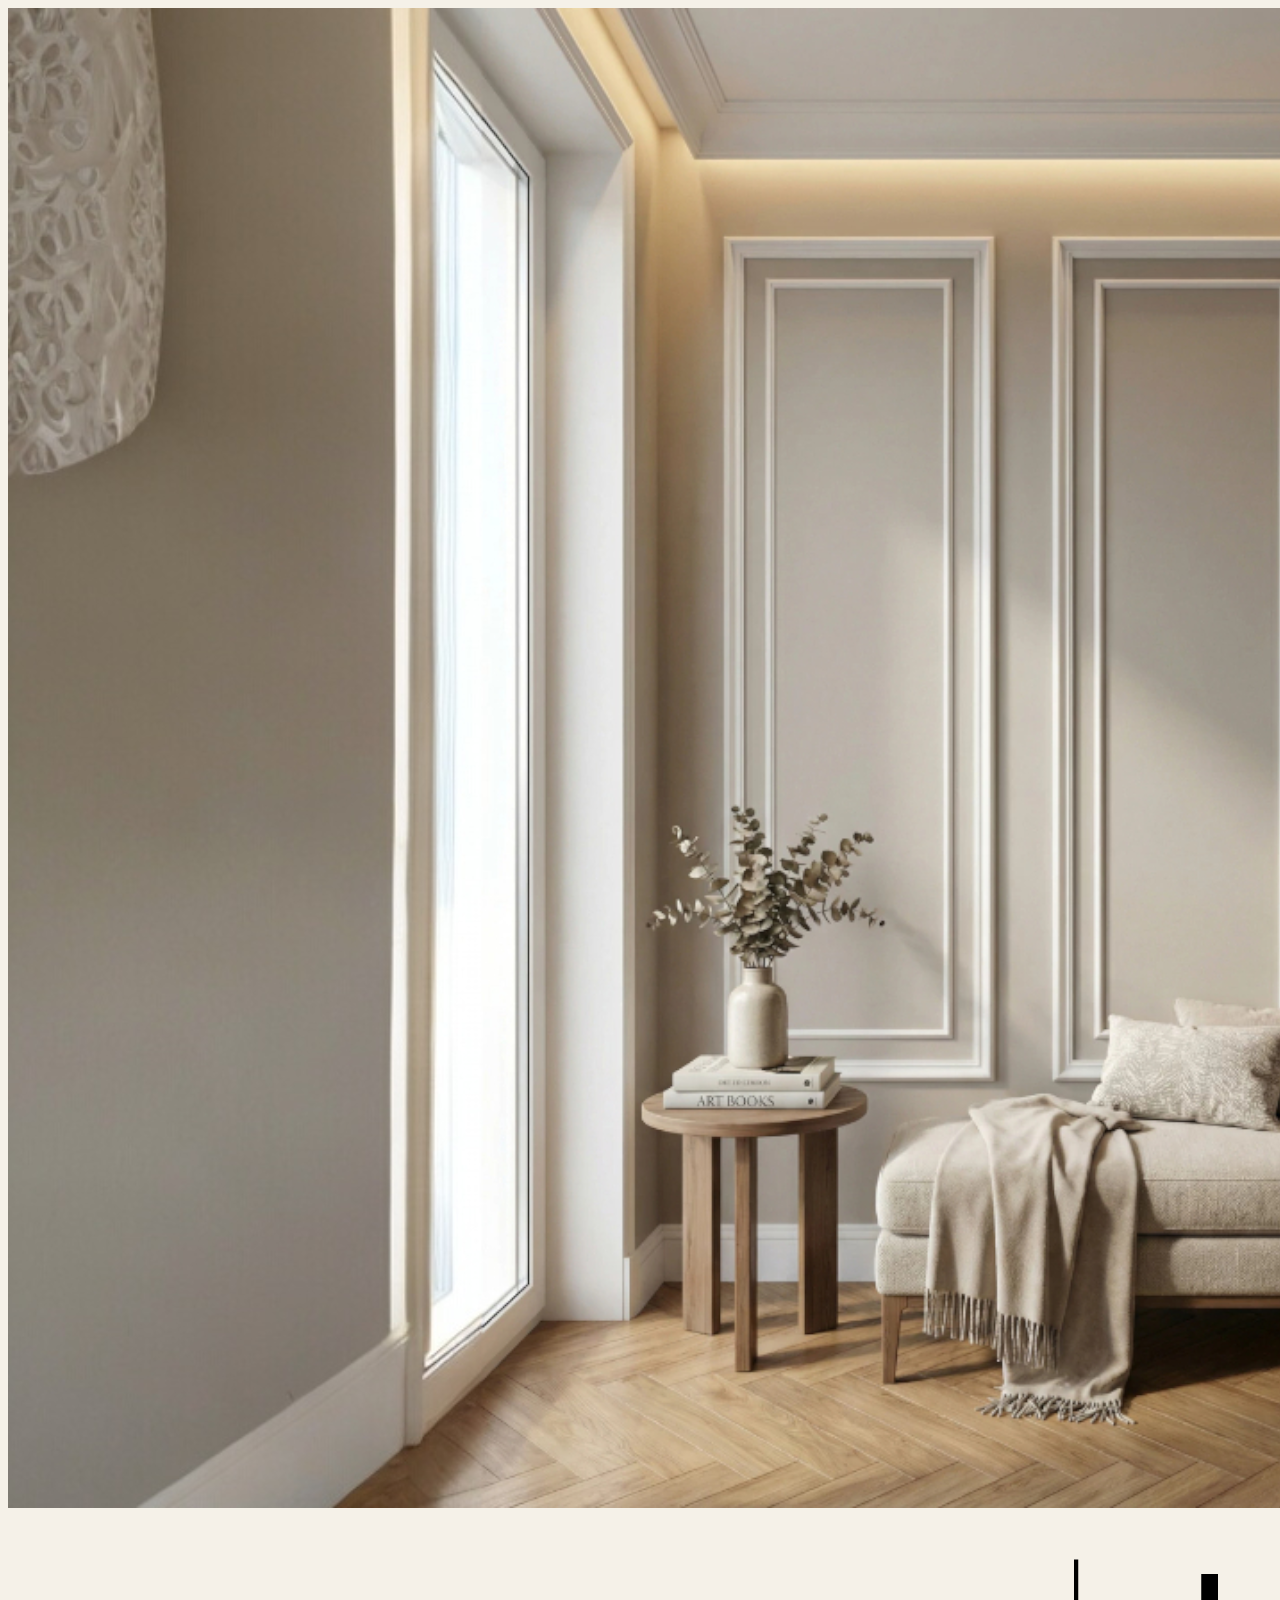
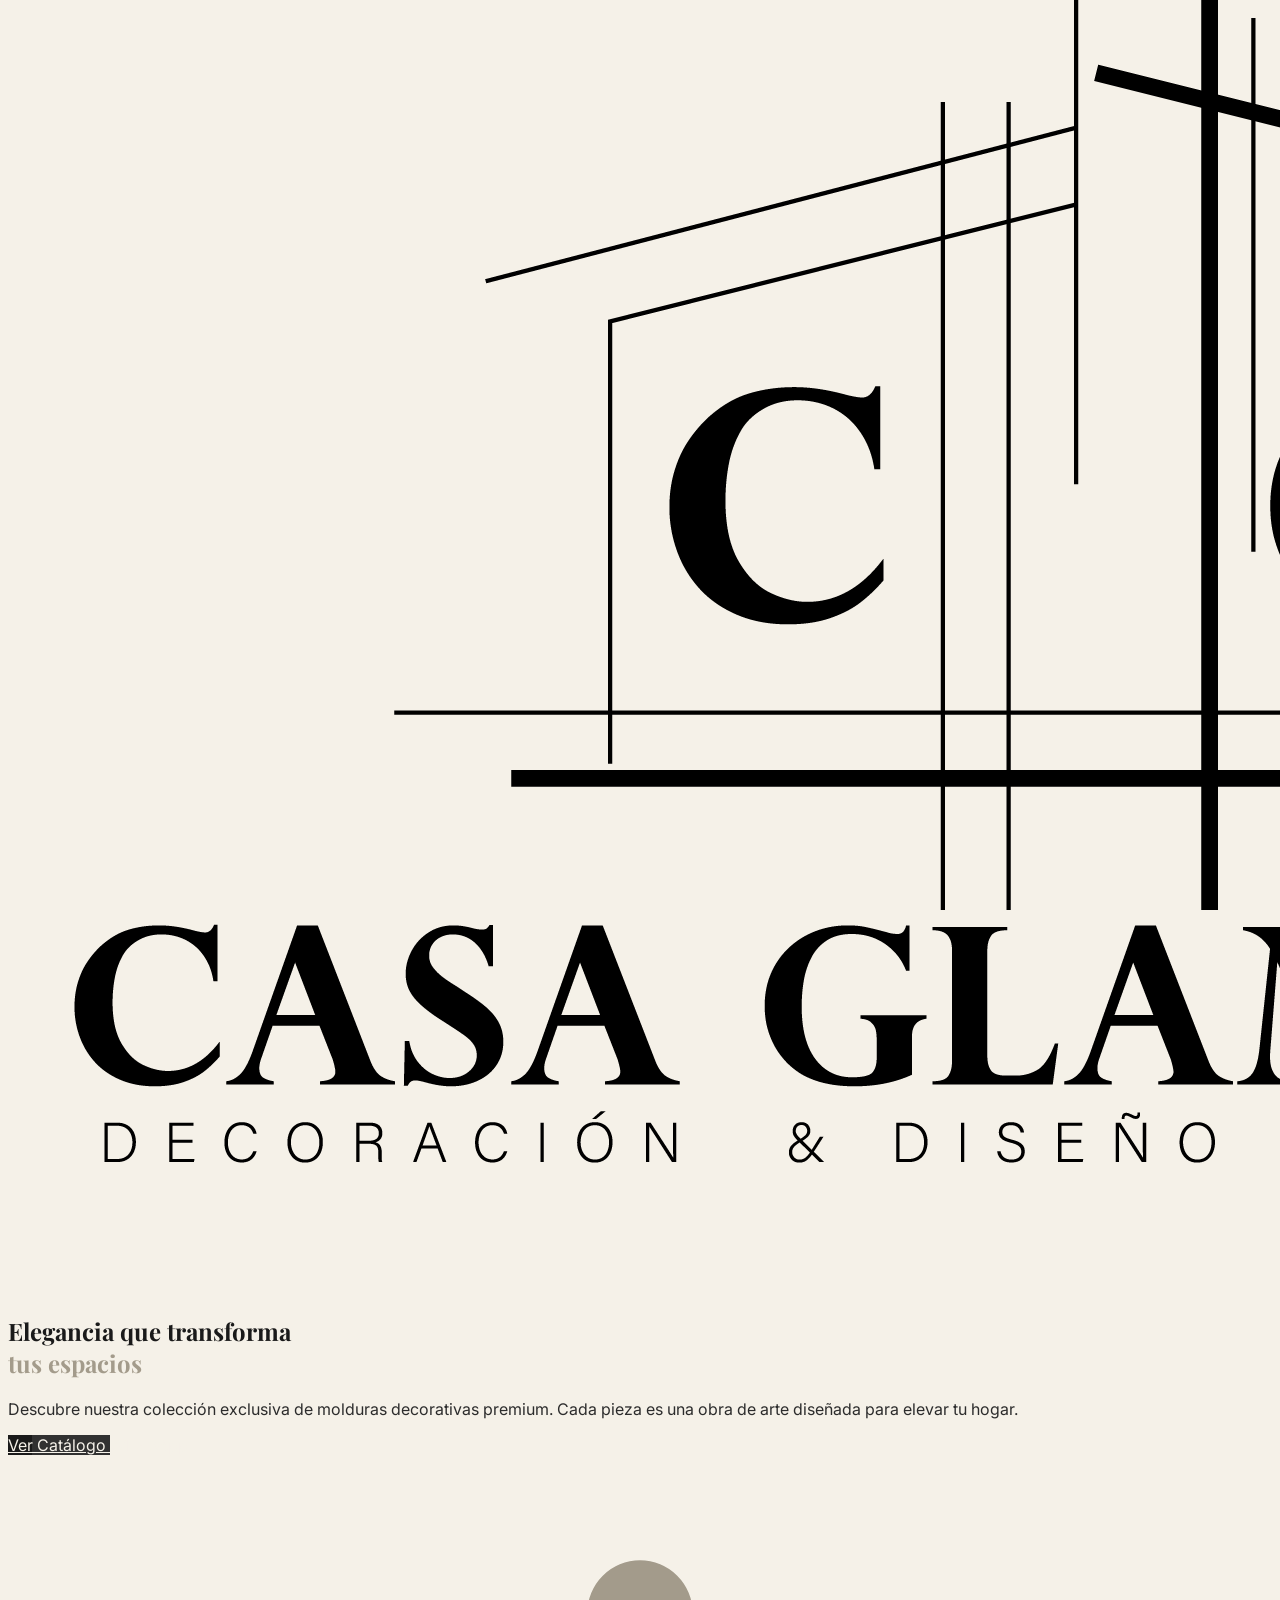
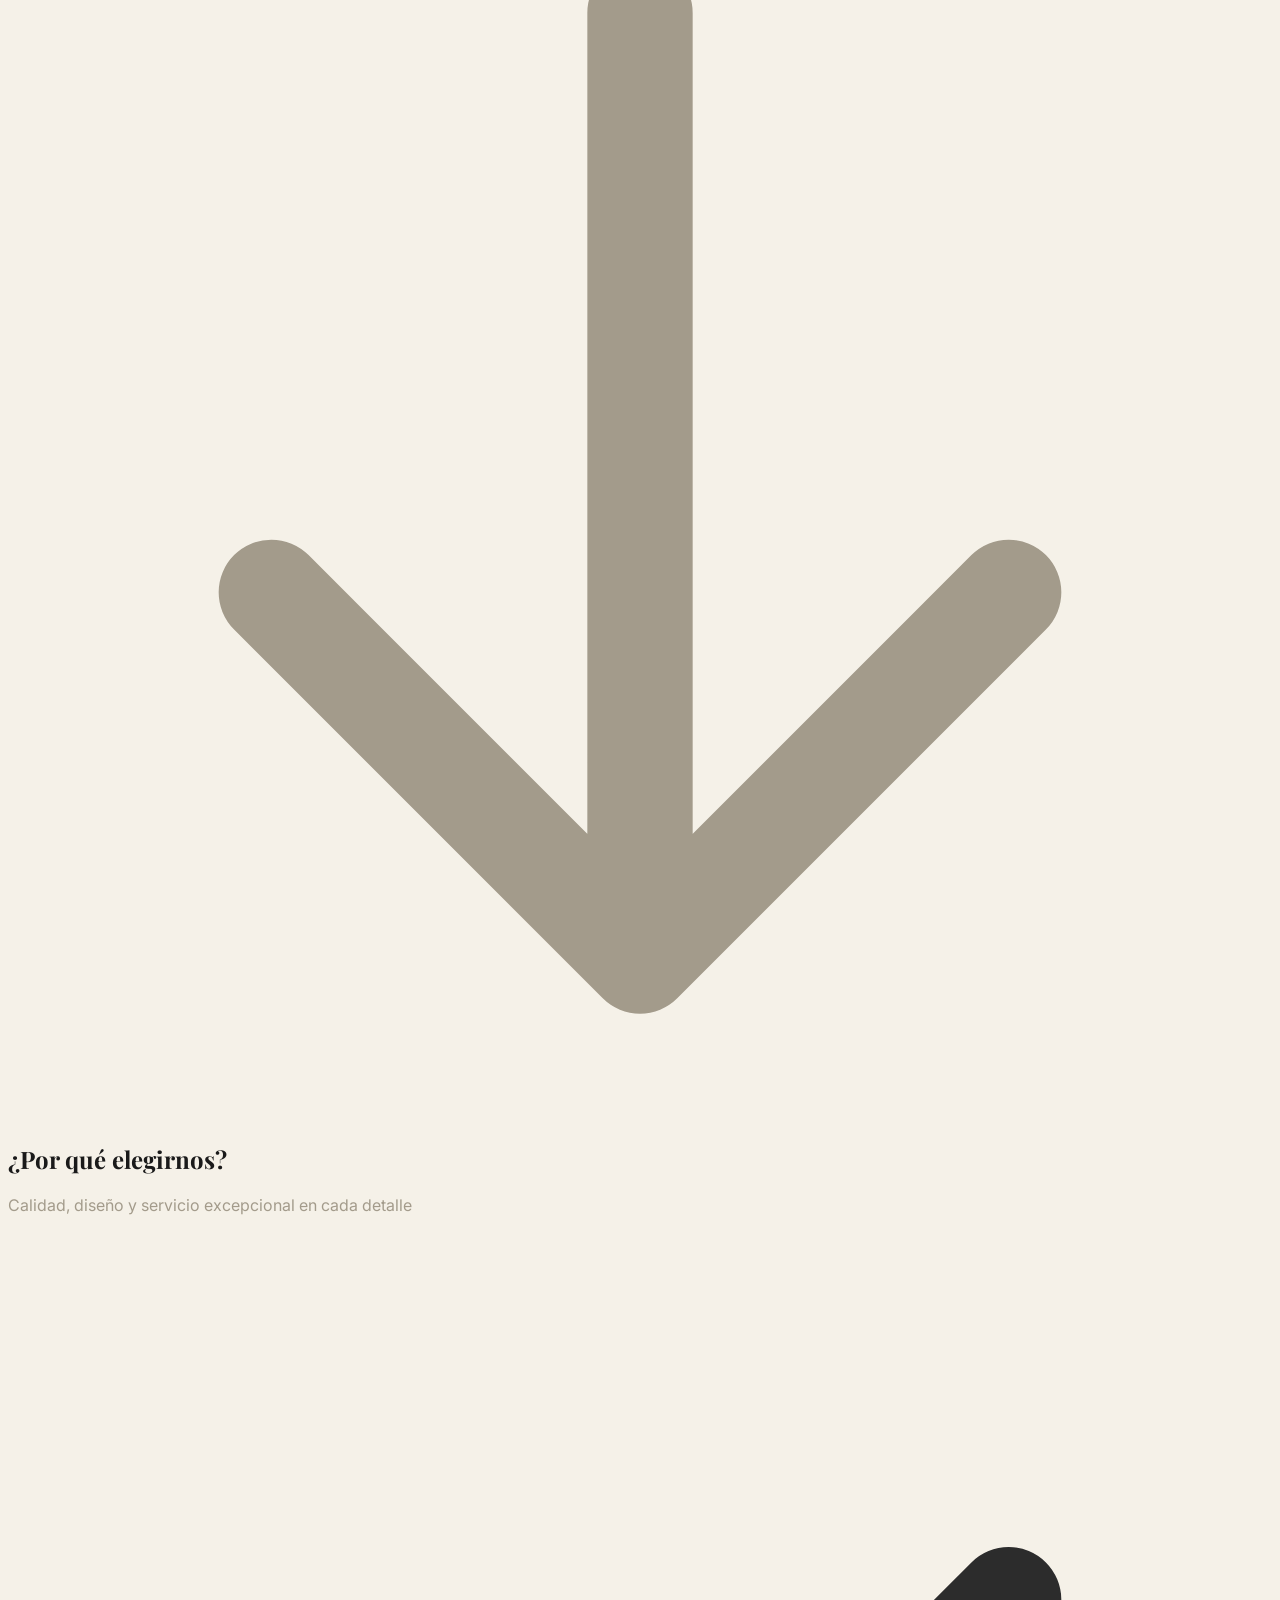
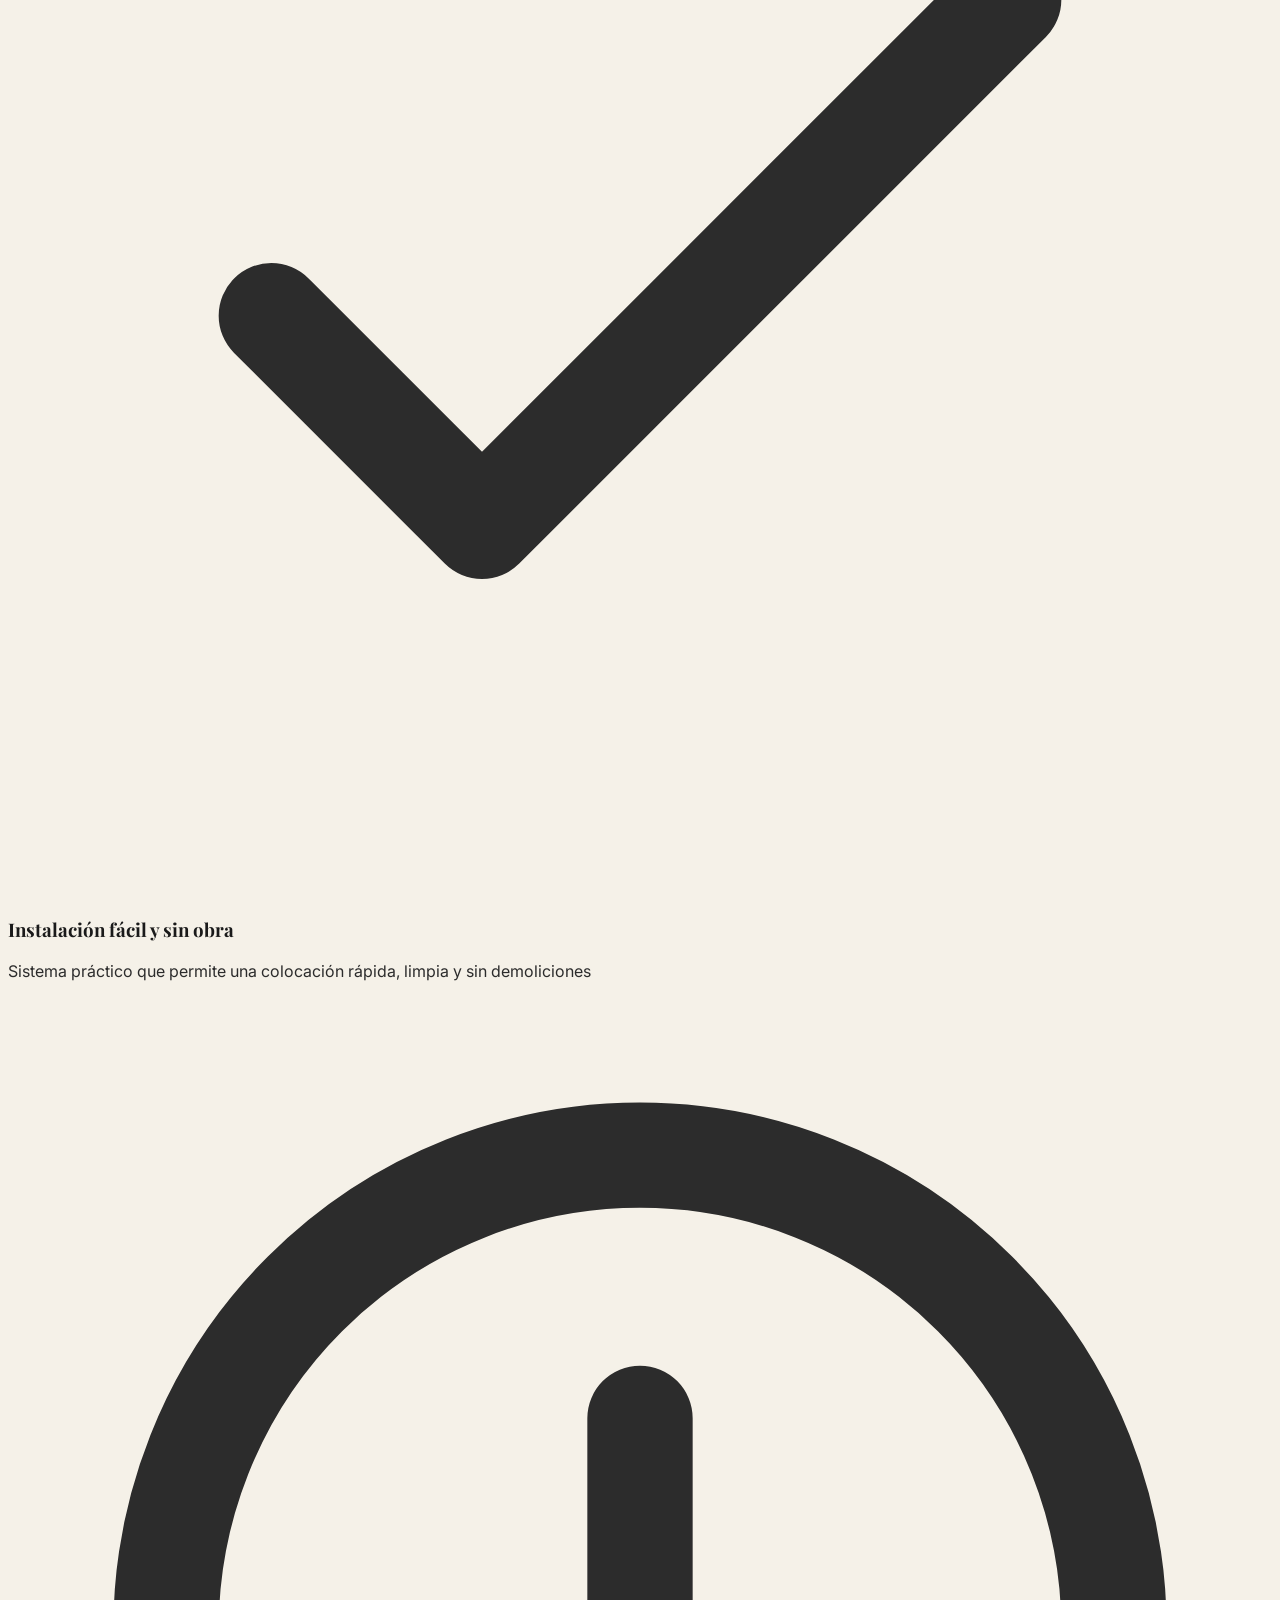
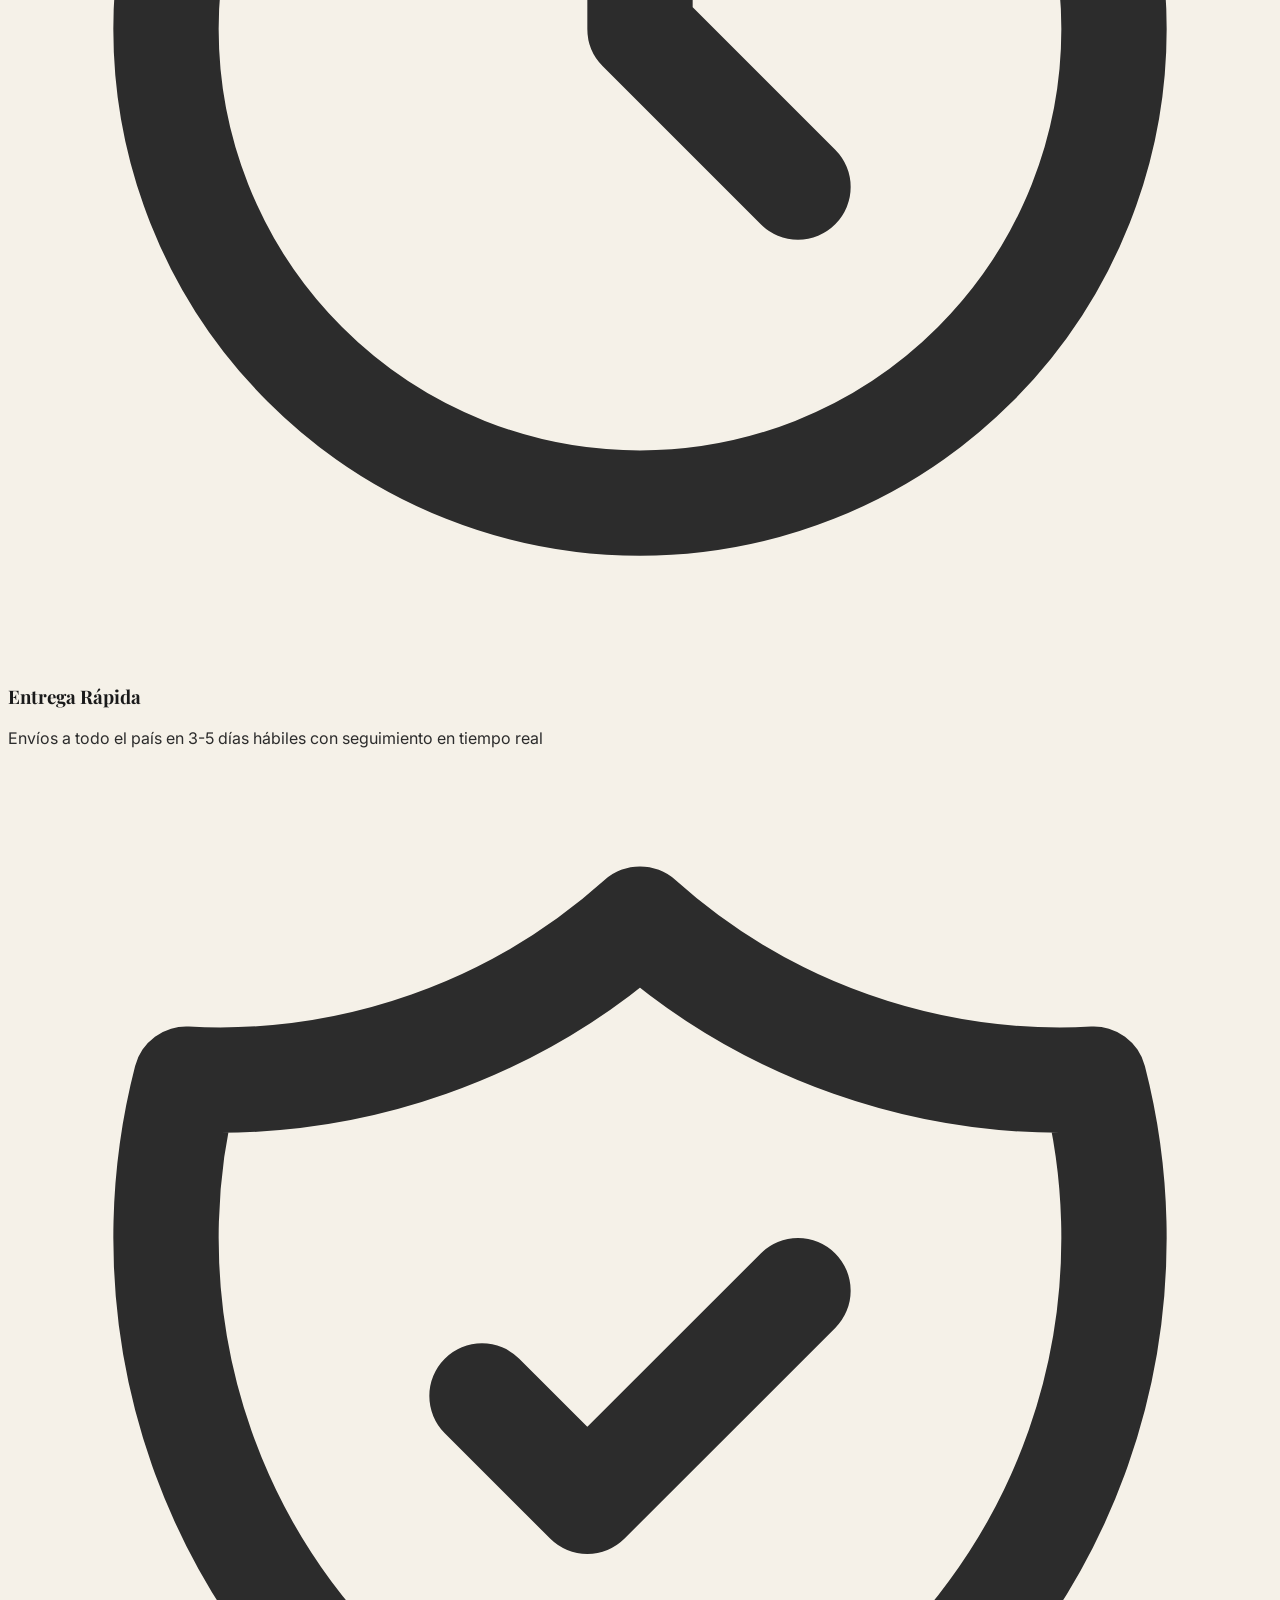
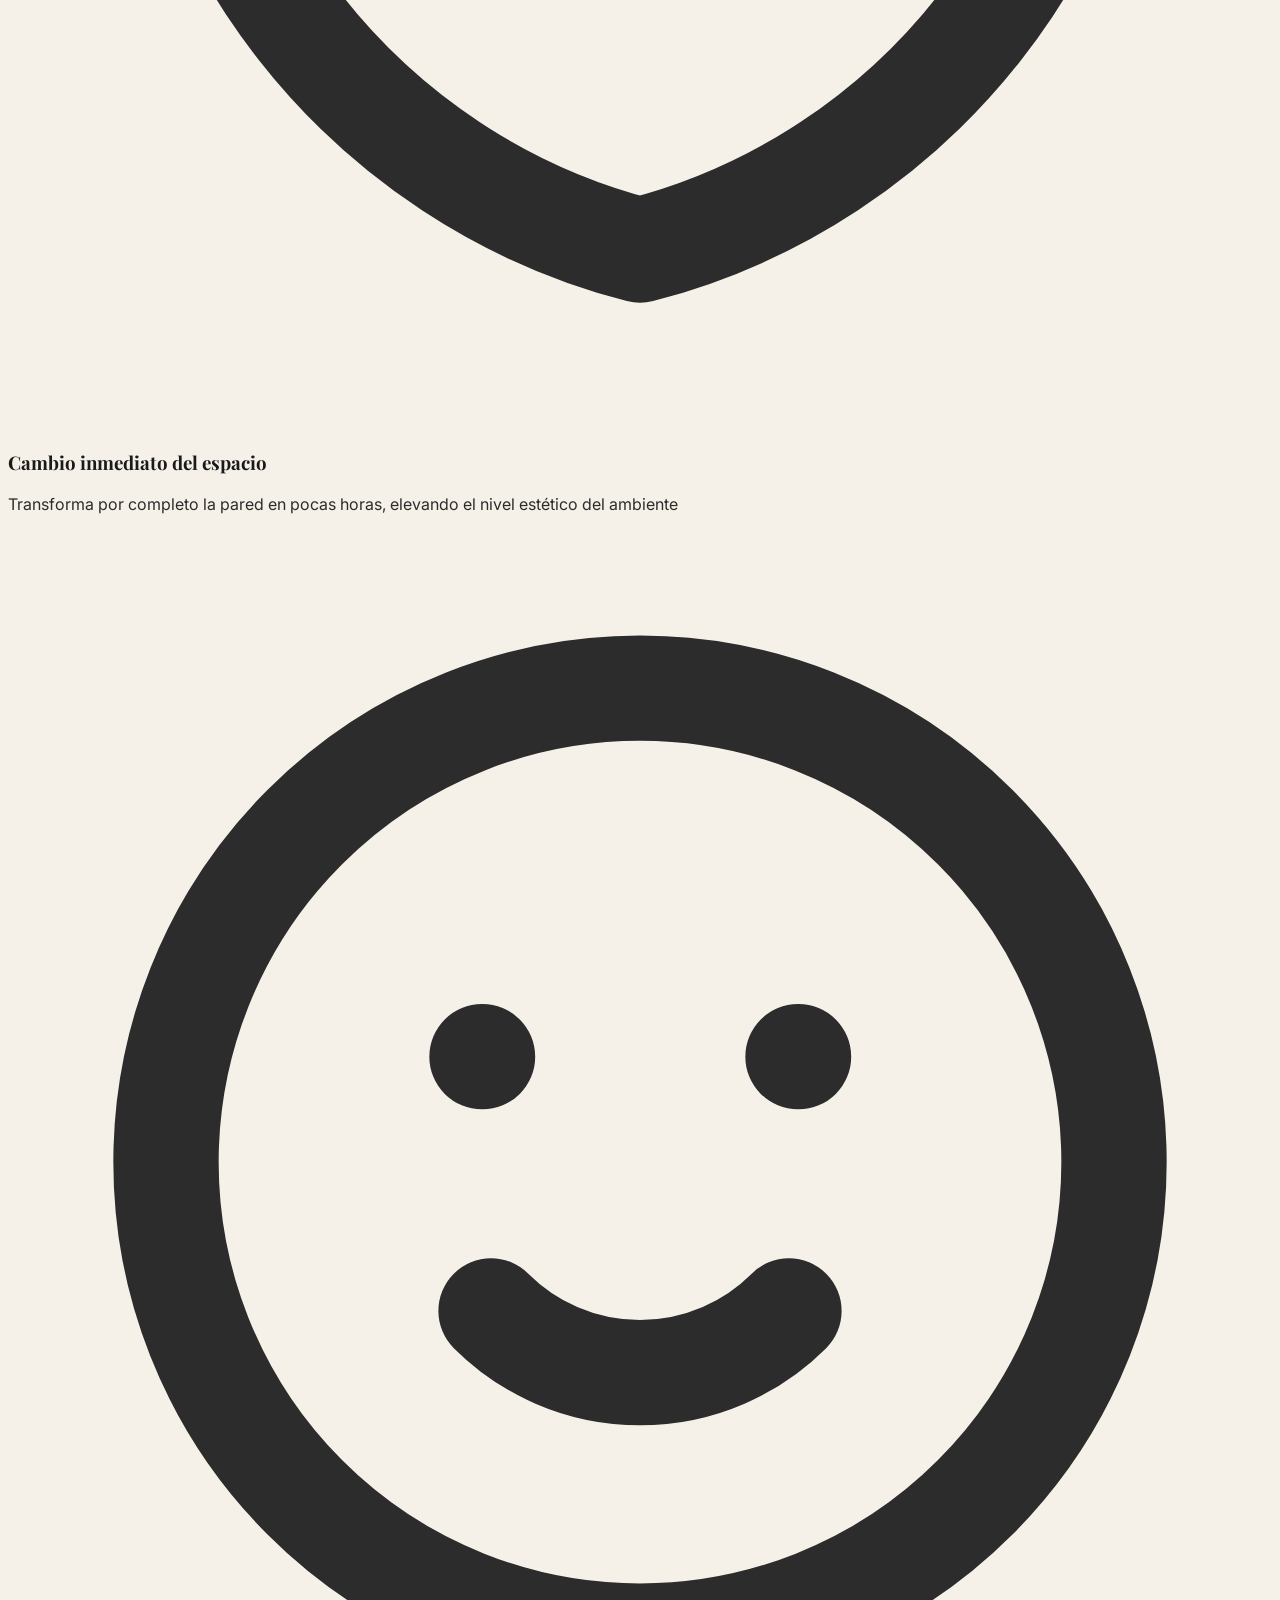
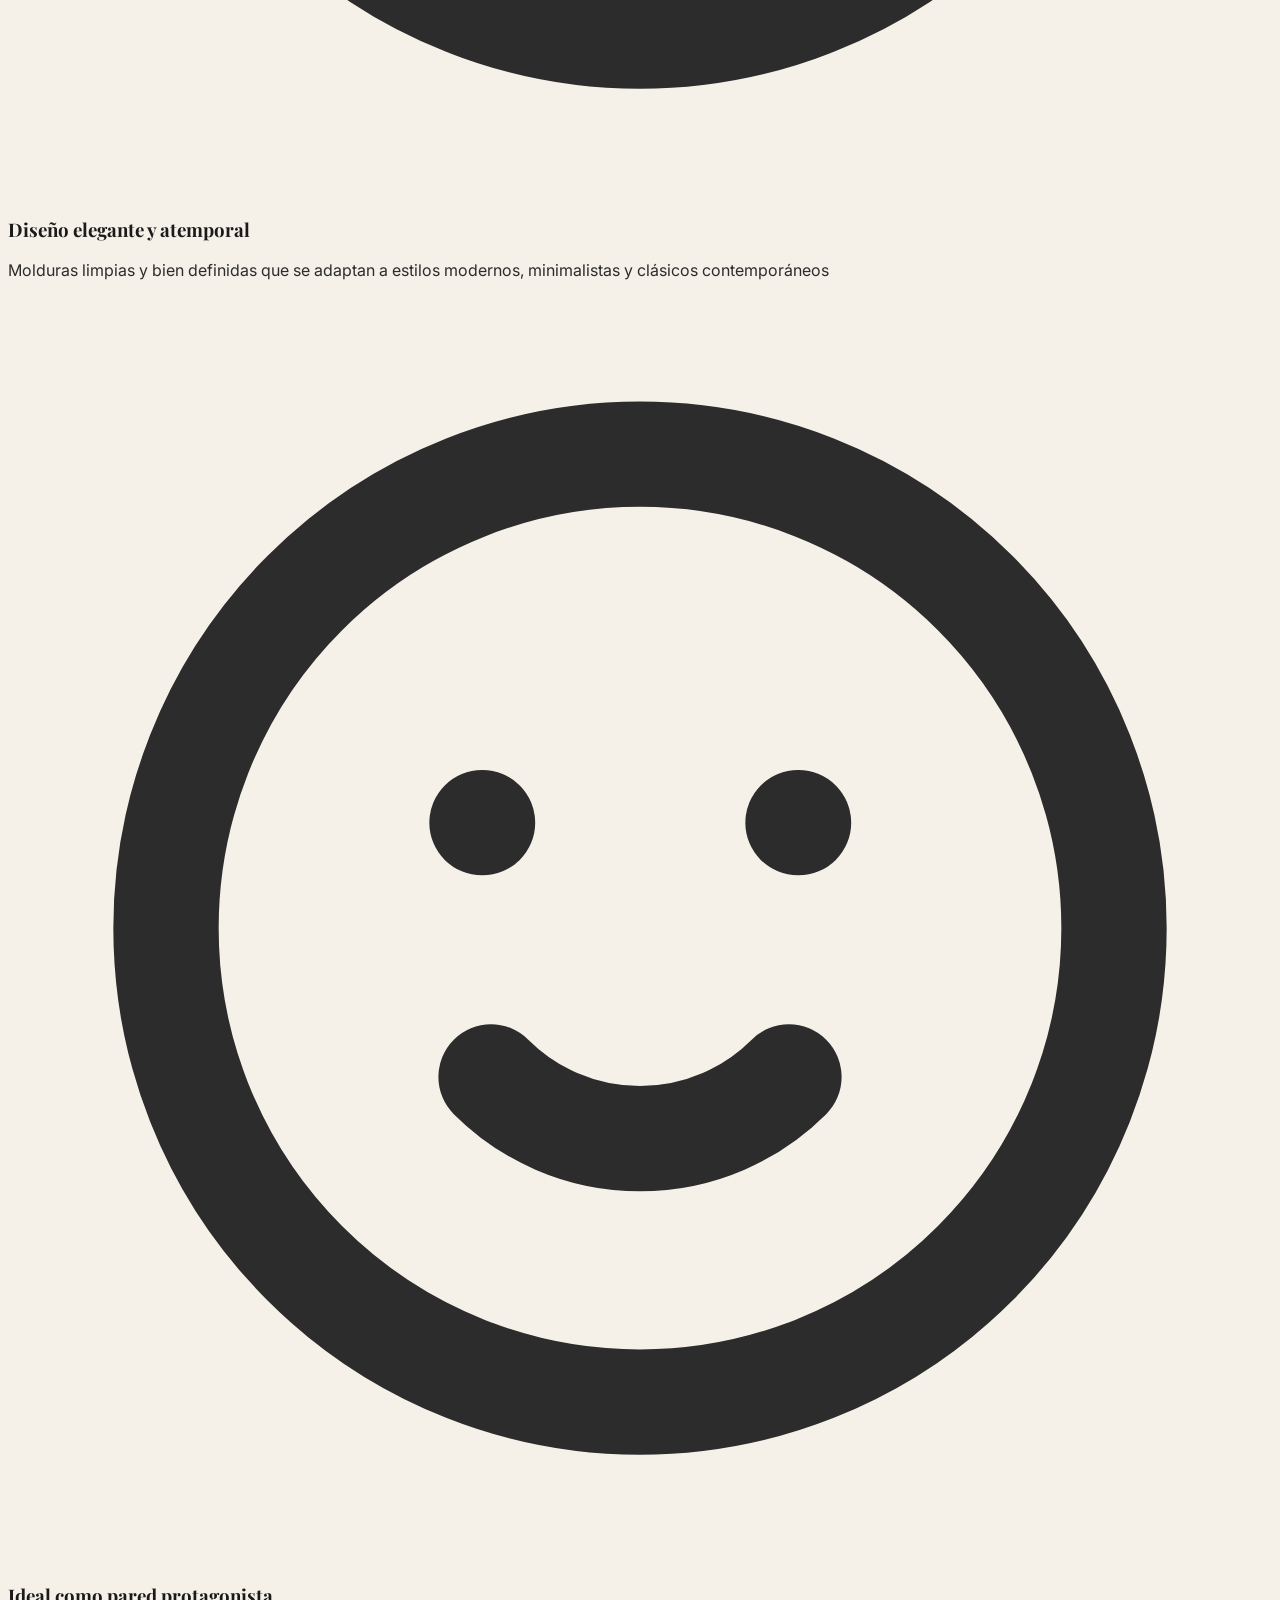
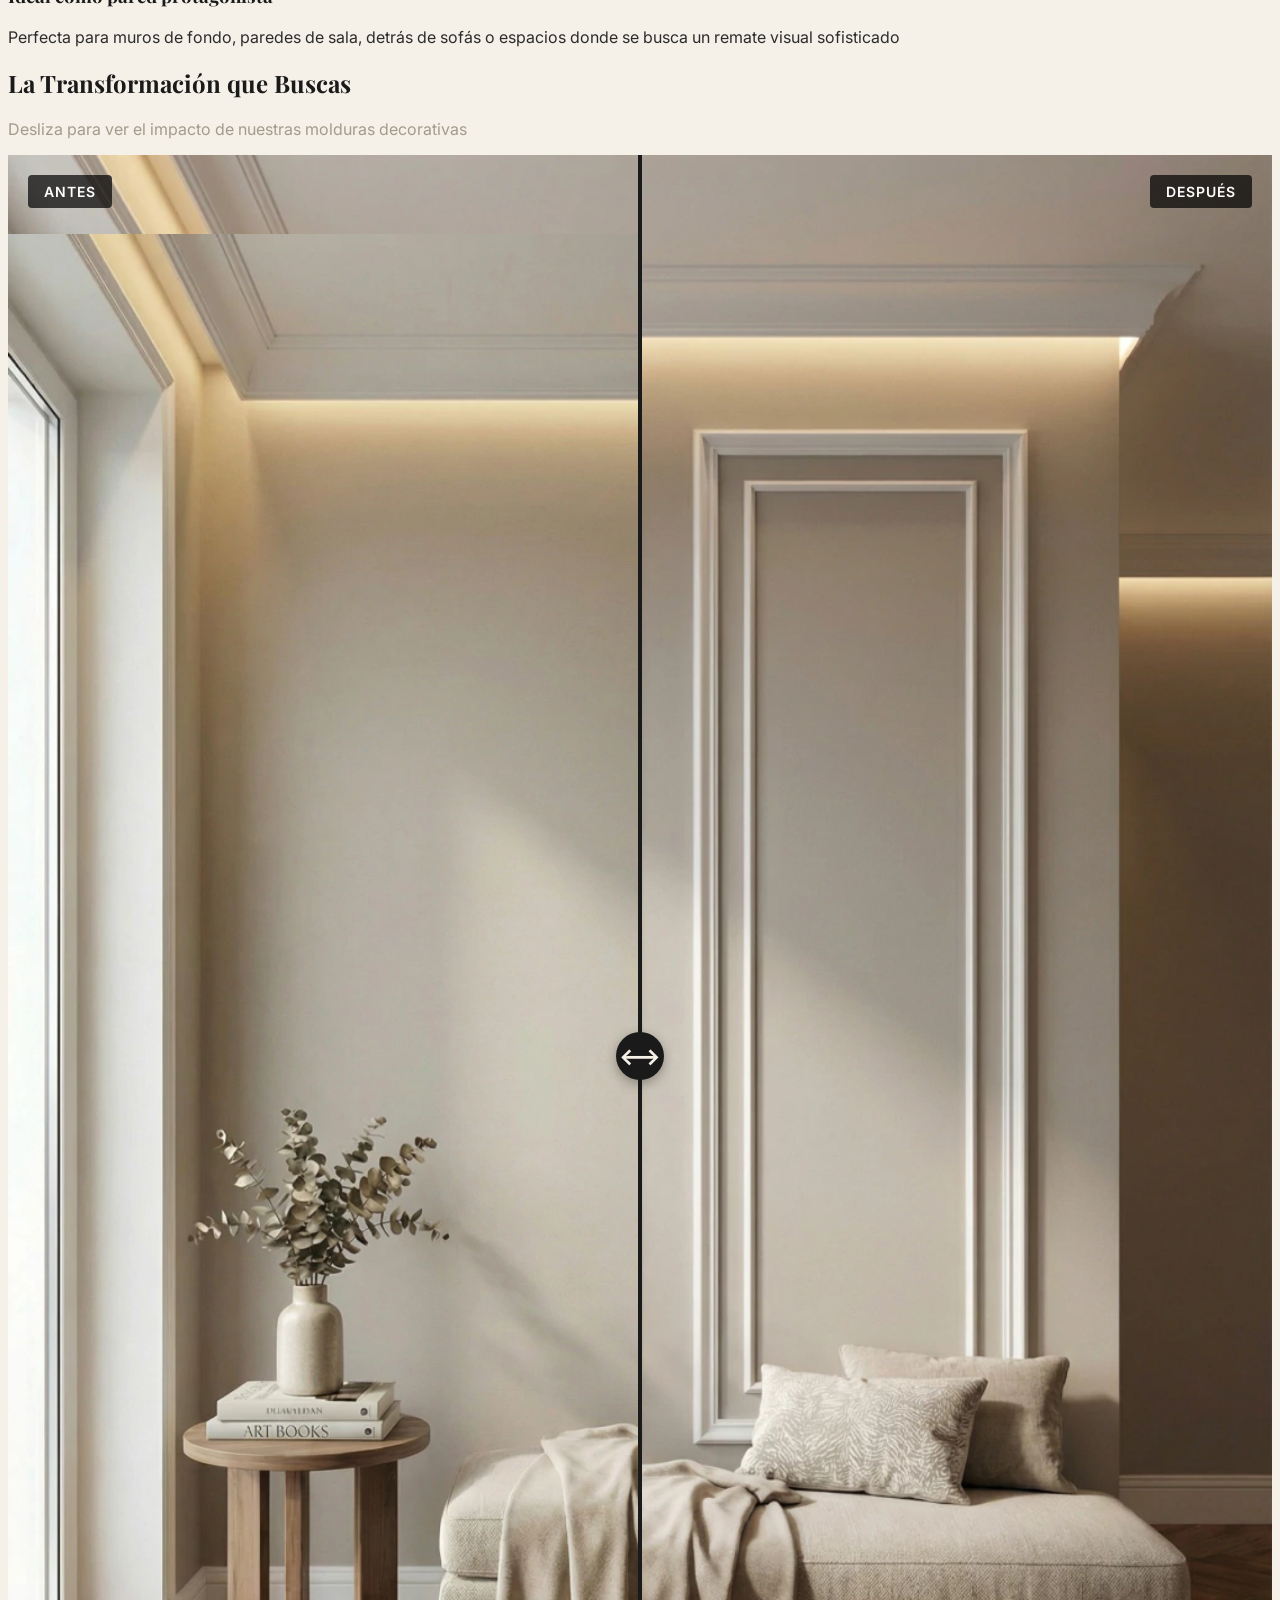
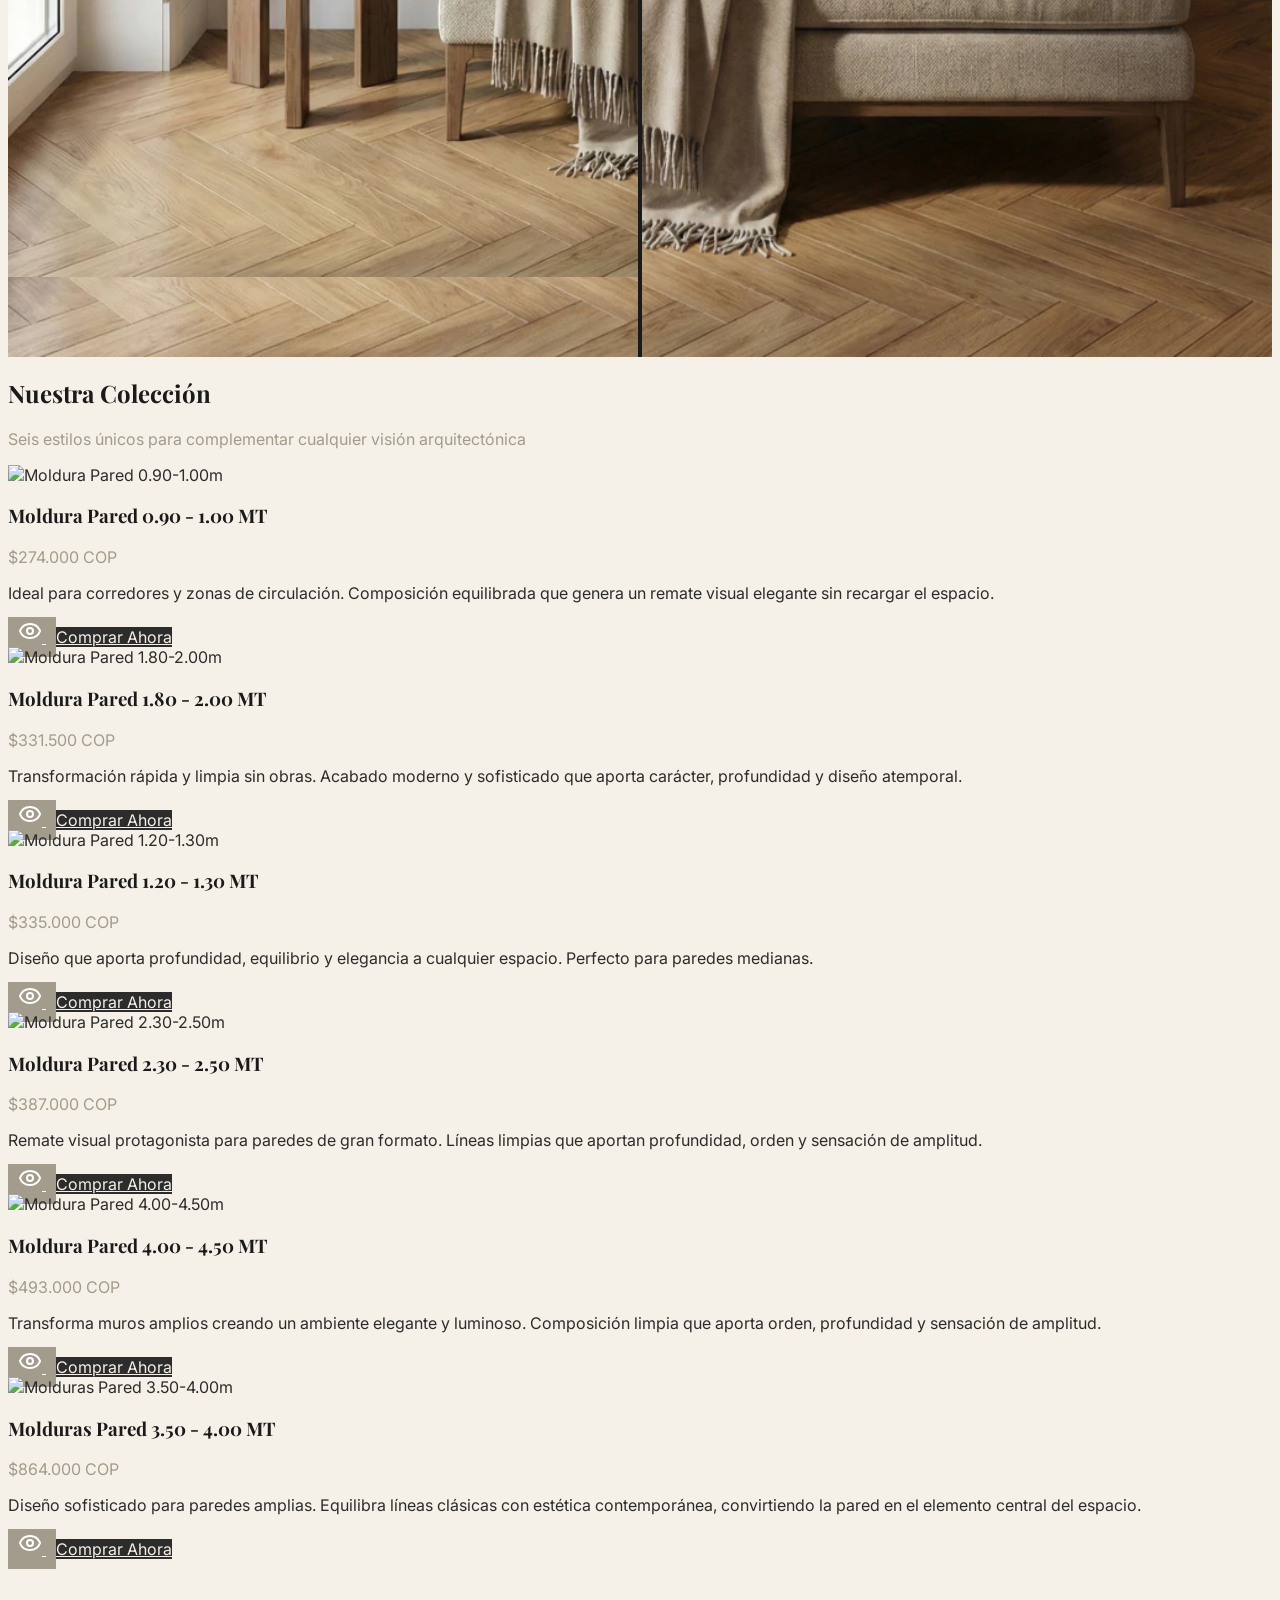
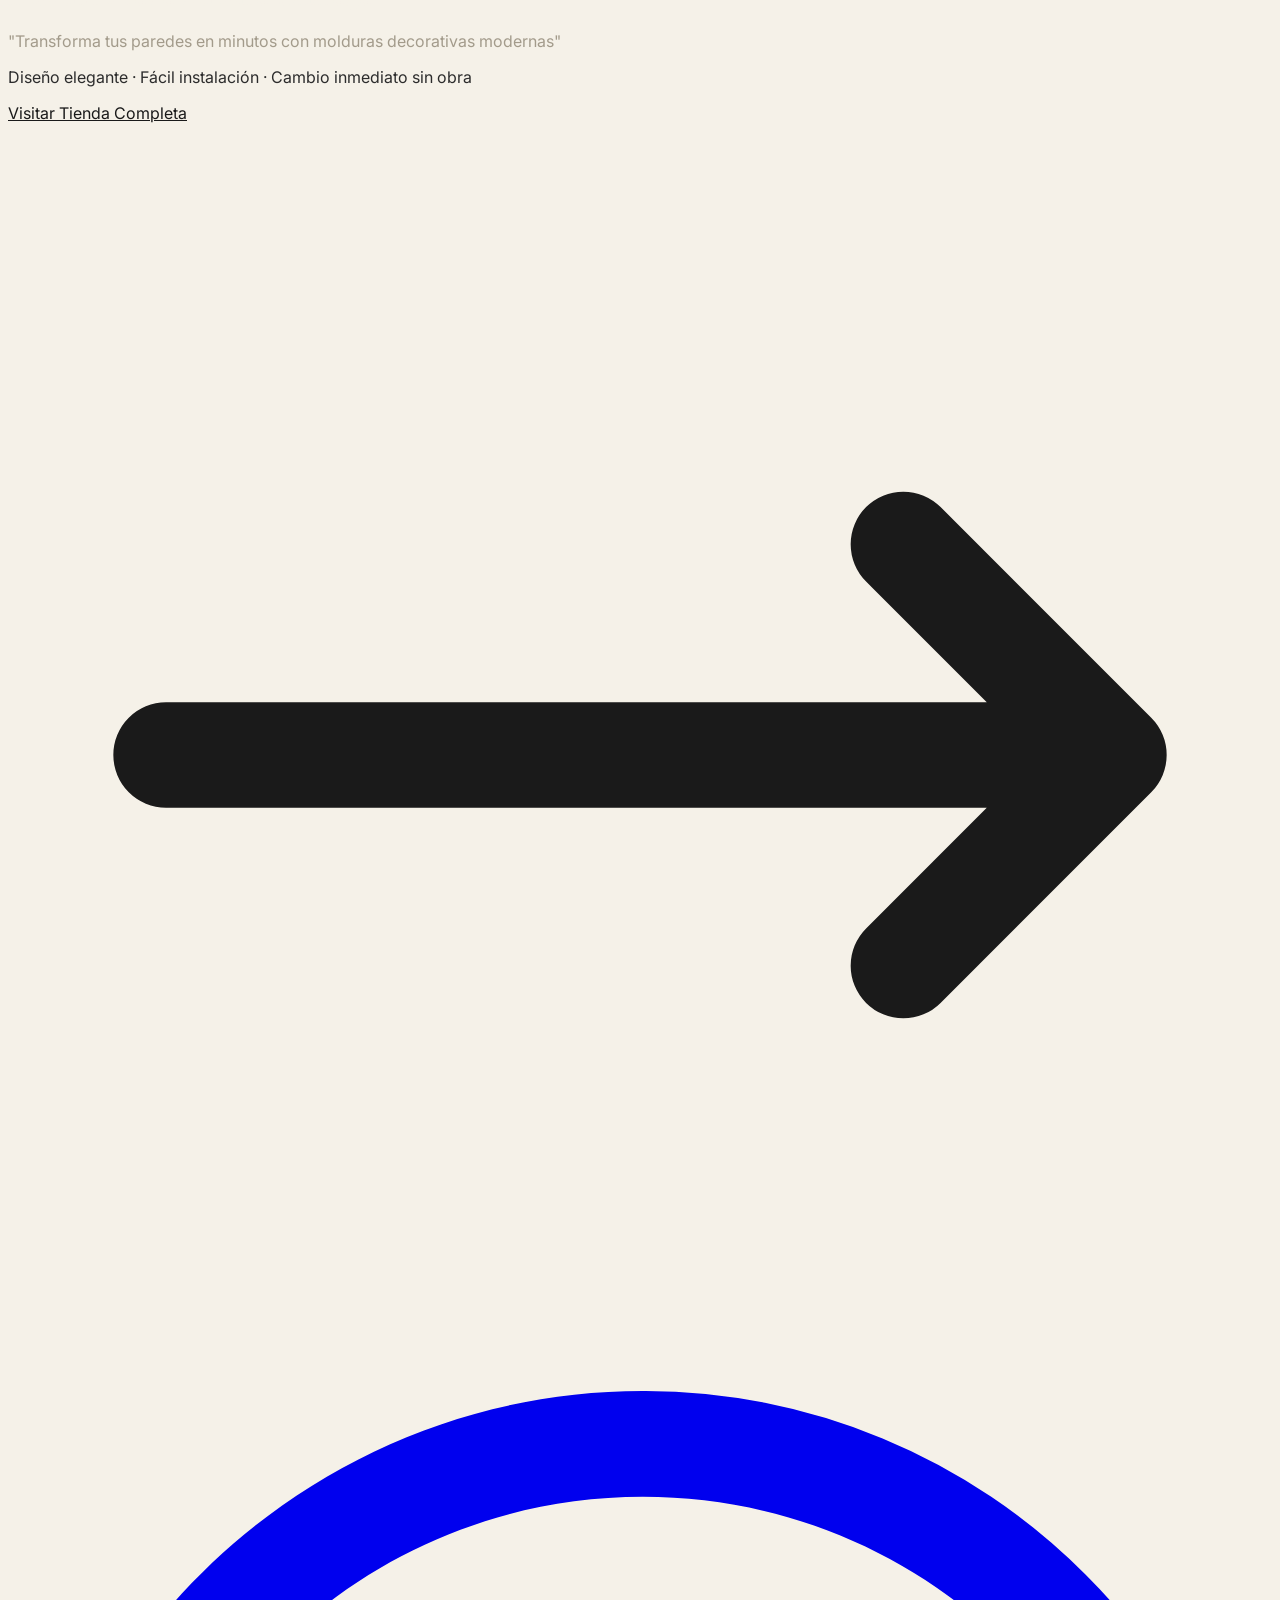
==== commit e8d46166: "feat: update benefits section to a 5-column layout with new and revised content, and refresh product" ====
--- a/molduras-landing.html
+++ b/molduras-landing.html
@@ -287,7 +287,7 @@
                 </p>
             </div>
 
-            <div class="grid grid-cols-1 md:grid-cols-2 lg:grid-cols-4 gap-8 md:gap-10">
+            <div class="grid grid-cols-1 md:grid-cols-2 lg:grid-cols-5 gap-8 md:gap-10">
 
                 <!-- Benefit 1 -->
                 <div class="benefit-card text-center opacity-0">
@@ -298,10 +298,10 @@
                         </svg>
                     </div>
                     <h3 class="text-xl font-semibold text-matte-black mb-2">
-                        Calidad Premium
+                        Instalación fácil y sin obra
                     </h3>
                     <p class="text-charcoal/70 text-sm leading-relaxed">
-                        Materiales de primera calidad con acabados impecables que perduran en el tiempo
+                        Sistema práctico que permite una colocación rápida, limpia y sin demoliciones
                     </p>
                 </div>
 
@@ -331,10 +331,10 @@
                         </svg>
                     </div>
                     <h3 class="text-xl font-semibold text-matte-black mb-2">
-                        Garantía Total
+                        Cambio inmediato del espacio
                     </h3>
                     <p class="text-charcoal/70 text-sm leading-relaxed">
-                        2 años de garantía en todos nuestros productos contra defectos de fabricación
+                        Transforma por completo la pared en pocas horas, elevando el nivel estético del ambiente
                     </p>
                 </div>
 
@@ -348,10 +348,27 @@
                         </svg>
                     </div>
                     <h3 class="text-xl font-semibold text-matte-black mb-2">
-                        Asesoría Experta
+                        Diseño elegante y atemporal
                     </h3>
                     <p class="text-charcoal/70 text-sm leading-relaxed">
-                        Nuestro equipo te ayuda a elegir el diseño perfecto para tu espacio
+                        Molduras limpias y bien definidas que se adaptan a estilos modernos, minimalistas y clásicos
+                        contemporáneos
+                    </p>
+                </div>
+                <div class="benefit-card text-center opacity-0">
+                    <div class="w-16 h-16 mx-auto mb-4 bg-stone/10 rounded-full flex items-center justify-center">
+                        <svg class="w-8 h-8 text-charcoal" fill="none" stroke="currentColor" viewBox="0 0 24 24">
+                            <path stroke-linecap="round" stroke-linejoin="round" stroke-width="2"
+                                d="M14.828 14.828a4 4 0 01-5.656 0M9 10h.01M15 10h.01M21 12a9 9 0 11-18 0 9 9 0 0118 0z">
+                            </path>
+                        </svg>
+                    </div>
+                    <h3 class="text-xl font-semibold text-matte-black mb-2">
+                        Ideal como pared protagonista
+                    </h3>
+                    <p class="text-charcoal/70 text-sm leading-relaxed">
+                        Perfecta para muros de fondo, paredes de sala, detrás de sofás o espacios donde se busca un
+                        remate visual sofisticado
                     </p>
                 </div>
 
@@ -391,10 +408,6 @@
                     <div class="comparison-label after">Después</div>
                 </div>
 
-                <!-- Instructions -->
-                <p class="text-center text-charcoal/60 text-sm mt-6 italic">
-                    💡 Arrastra el control deslizante para comparar
-                </p>
             </div>
         </div>
     </section>
@@ -414,6 +427,195 @@
 
             <!-- Products Grid -->
             <div class="grid grid-cols-1 md:grid-cols-2 lg:grid-cols-3 gap-8 md:gap-10">
+                <!-- Product 5: Moldura 0.90-1.00m -->
+                <article class="product-card bg-white rounded-sm overflow-hidden shadow-lg opacity-0">
+                    <div class="aspect-square overflow-hidden bg-stone/10">
+                        <img src="https://dcdn-us.mitiendanube.com/stores/006/600/945/products/genai_image_7b2135b53d564b039344e581e60aedf1_1767921769_00001-878246e1b27d86b5d717679225659521-480-0.webp"
+                            alt="Moldura Pared 0.90-1.00m"
+                            class="w-full h-full object-cover hover:scale-105 transition-transform duration-500">
+                    </div>
+                    <div class="p-6 md:p-8">
+                        <h3 class="text-lg font-semibold text-matte-black mb-2 leading-tight">
+                            Moldura Pared 0.90 - 1.00 MT
+                        </h3>
+                        <p class="text-2xl font-bold text-stone mb-4">
+                            $274.000 COP
+                        </p>
+                        <p class="text-charcoal/70 mb-6 leading-relaxed text-sm">
+                            Ideal para corredores y zonas de circulación. Composición equilibrada que genera un remate
+                            visual elegante sin recargar el espacio.
+                        </p>
+                        <div class="flex gap-2">
+                            <a href="https://casaglamour.shop/productos/moldura-adaptable-pared-de-90-cm-y-1-00-mt-de-ancho-yhesq/"
+                                target="_blank" class="view-detail-button flex items-center justify-center">
+                                <svg xmlns="http://www.w3.org/2000/svg" width="24" height="24" viewBox="0 0 24 24"
+                                    fill="none" stroke="currentColor" stroke-width="2" stroke-linecap="round"
+                                    stroke-linejoin="round">
+                                    <path
+                                        d="M2.062 12.348a1 1 0 0 1 0-.696 10.75 10.75 0 0 1 19.876 0 1 1 0 0 1 0 .696 10.75 10.75 0 0 1-19.876 0" />
+                                    <circle cx="12" cy="12" r="3" />
+                                </svg>
+                            </a>
+                            <a href="https://casaglamour.shop/productos/moldura-adaptable-pared-de-90-cm-y-1-00-mt-de-ancho-yhesq/"
+                                target="_blank"
+                                class="buy-button inline-block w-full text-center bg-charcoal text-bone px-6 py-3 font-medium uppercase tracking-wide hover:bg-matte-black transition-all duration-300">
+                                Comprar Ahora
+                            </a>
+                        </div>
+                    </div>
+                </article>
+
+                <!-- Product 3: Moldura 1.80-2.00m -->
+                <article class="product-card bg-white rounded-sm overflow-hidden shadow-lg opacity-0">
+                    <div class="aspect-square overflow-hidden bg-stone/10">
+                        <img src="https://dcdn-us.mitiendanube.com/stores/006/600/945/products/genai_image_e36561b3331141cd8134264d0aee0f13_1767914539_00001-1-82b7af5eceac6ca01317684145478380-480-0.webp"
+                            alt="Moldura Pared 1.80-2.00m"
+                            class="w-full h-full object-cover hover:scale-105 transition-transform duration-500">
+                    </div>
+                    <div class="p-6 md:p-8">
+                        <h3 class="text-lg font-semibold text-matte-black mb-2 leading-tight">
+                            Moldura Pared 1.80 - 2.00 MT
+                        </h3>
+                        <p class="text-2xl font-bold text-stone mb-4">
+                            $331.500 COP
+                        </p>
+                        <p class="text-charcoal/70 mb-6 leading-relaxed text-sm">
+                            Transformación rápida y limpia sin obras. Acabado moderno y sofisticado que aporta carácter,
+                            profundidad y diseño atemporal.
+                        </p>
+                        <div class="flex gap-2">
+                            <a href="https://casaglamour.shop/productos/moldura-adatable-a-pared-de-1-80-y-2-00-hym38/"
+                                target="_blank" class="view-detail-button flex items-center justify-center">
+                                <svg xmlns="http://www.w3.org/2000/svg" width="24" height="24" viewBox="0 0 24 24"
+                                    fill="none" stroke="currentColor" stroke-width="2" stroke-linecap="round"
+                                    stroke-linejoin="round">
+                                    <path
+                                        d="M2.062 12.348a1 1 0 0 1 0-.696 10.75 10.75 0 0 1 19.876 0 1 1 0 0 1 0 .696 10.75 10.75 0 0 1-19.876 0" />
+                                    <circle cx="12" cy="12" r="3" />
+                                </svg>
+                            </a>
+                            <a href="https://casaglamour.shop/productos/moldura-adatable-a-pared-de-1-80-y-2-00-hym38/"
+                                target="_blank"
+                                class="buy-button inline-block w-full text-center bg-charcoal text-bone px-6 py-3 font-medium uppercase tracking-wide hover:bg-matte-black transition-all duration-300">
+                                Comprar Ahora
+                            </a>
+                        </div>
+                    </div>
+                </article>
+
+                <!-- Product 4: Moldura 1.20-1.30m -->
+                <article class="product-card bg-white rounded-sm overflow-hidden shadow-lg opacity-0">
+                    <div class="aspect-square overflow-hidden bg-stone/10">
+                        <img src="https://dcdn-us.mitiendanube.com/stores/006/600/945/products/genai_image_82060b23279842299733f250e6d04f7e_1767904539_00001-8c5f3045ed4ee861d517679112095112-480-0.webp"
+                            alt="Moldura Pared 1.20-1.30m"
+                            class="w-full h-full object-cover hover:scale-105 transition-transform duration-500">
+                    </div>
+                    <div class="p-6 md:p-8">
+                        <h3 class="text-lg font-semibold text-matte-black mb-2 leading-tight">
+                            Moldura Pared 1.20 - 1.30 MT
+                        </h3>
+                        <p class="text-2xl font-bold text-stone mb-4">
+                            $335.000 COP
+                        </p>
+                        <p class="text-charcoal/70 mb-6 leading-relaxed text-sm">
+                            Diseño que aporta profundidad, equilibrio y elegancia a cualquier espacio. Perfecto para
+                            paredes medianas.
+                        </p>
+                        <div class="flex gap-2">
+                            <a href="https://casaglamour.shop/productos/moldura-adaptable-pared-de-1-20-y-1-30-de-ancho-4y0ct/"
+                                target="_blank" class="view-detail-button flex items-center justify-center">
+                                <svg xmlns="http://www.w3.org/2000/svg" width="24" height="24" viewBox="0 0 24 24"
+                                    fill="none" stroke="currentColor" stroke-width="2" stroke-linecap="round"
+                                    stroke-linejoin="round">
+                                    <path
+                                        d="M2.062 12.348a1 1 0 0 1 0-.696 10.75 10.75 0 0 1 19.876 0 1 1 0 0 1 0 .696 10.75 10.75 0 0 1-19.876 0" />
+                                    <circle cx="12" cy="12" r="3" />
+                                </svg>
+                            </a>
+                            <a href="https://casaglamour.shop/productos/moldura-adaptable-pared-de-1-20-y-1-30-de-ancho-4y0ct/"
+                                target="_blank"
+                                class="buy-button inline-block w-full text-center bg-charcoal text-bone px-6 py-3 font-medium uppercase tracking-wide hover:bg-matte-black transition-all duration-300">
+                                Comprar Ahora
+                            </a>
+                        </div>
+                    </div>
+                </article>
+
+                <!-- Product 6: Moldura 2.30-2.50m -->
+                <article class="product-card bg-white rounded-sm overflow-hidden shadow-lg opacity-0">
+                    <div class="aspect-square overflow-hidden bg-stone/10">
+                        <img src="https://dcdn-us.mitiendanube.com/stores/006/600/945/products/genai_image_44fc92cab36642dcab3e54c4fbe670fd_1767923036_00001-38d408d6a16240502017679233869761-480-0.webp"
+                            alt="Moldura Pared 2.30-2.50m"
+                            class="w-full h-full object-cover hover:scale-105 transition-transform duration-500">
+                    </div>
+                    <div class="p-6 md:p-8">
+                        <h3 class="text-lg font-semibold text-matte-black mb-2 leading-tight">
+                            Moldura Pared 2.30 - 2.50 MT
+                        </h3>
+                        <p class="text-2xl font-bold text-stone mb-4">
+                            $387.000 COP
+                        </p>
+                        <p class="text-charcoal/70 mb-6 leading-relaxed text-sm">
+                            Remate visual protagonista para paredes de gran formato. Líneas limpias que aportan
+                            profundidad, orden y sensación de amplitud.
+                        </p>
+                        <div class="flex gap-2">
+                            <a href="https://casaglamour.shop/productos/moldura-adaptable-a-pared-de-2-30-y-2-50-de-ancho-m2ll4/"
+                                target="_blank" class="view-detail-button flex items-center justify-center">
+                                <svg xmlns="http://www.w3.org/2000/svg" width="24" height="24" viewBox="0 0 24 24"
+                                    fill="none" stroke="currentColor" stroke-width="2" stroke-linecap="round"
+                                    stroke-linejoin="round">
+                                    <path
+                                        d="M2.062 12.348a1 1 0 0 1 0-.696 10.75 10.75 0 0 1 19.876 0 1 1 0 0 1 0 .696 10.75 10.75 0 0 1-19.876 0" />
+                                    <circle cx="12" cy="12" r="3" />
+                                </svg>
+                            </a>
+                            <a href="https://casaglamour.shop/productos/moldura-adaptable-a-pared-de-2-30-y-2-50-de-ancho-m2ll4/"
+                                target="_blank"
+                                class="buy-button inline-block w-full text-center bg-charcoal text-bone px-6 py-3 font-medium uppercase tracking-wide hover:bg-matte-black transition-all duration-300">
+                                Comprar Ahora
+                            </a>
+                        </div>
+                    </div>
+                </article>
+
+                <!-- Product 2: Moldura 4.00-4.50m -->
+                <article class="product-card bg-white rounded-sm overflow-hidden shadow-lg opacity-0">
+                    <div class="aspect-square overflow-hidden bg-stone/10">
+                        <img src="https://dcdn-us.mitiendanube.com/stores/006/600/945/products/hrooh6zdcszxaafikiee3_005114f29ea3463da7ce8469af540888_00001-e0a4e4a0e15c5a8ff717684273651292-480-0.webp"
+                            alt="Moldura Pared 4.00-4.50m"
+                            class="w-full h-full object-cover hover:scale-105 transition-transform duration-500">
+                    </div>
+                    <div class="p-6 md:p-8">
+                        <h3 class="text-lg font-semibold text-matte-black mb-2 leading-tight">
+                            Moldura Pared 4.00 - 4.50 MT
+                        </h3>
+                        <p class="text-2xl font-bold text-stone mb-4">
+                            $493.000 COP
+                        </p>
+                        <p class="text-charcoal/70 mb-6 leading-relaxed text-sm">
+                            Transforma muros amplios creando un ambiente elegante y luminoso. Composición limpia que
+                            aporta orden, profundidad y sensación de amplitud.
+                        </p>
+                        <div class="flex gap-2">
+                            <a href="https://casaglamour.shop/productos/moldura-adaptable-pared-de-4-00-a-4-50-1vpce/"
+                                target="_blank" class="view-detail-button flex items-center justify-center">
+                                <svg xmlns="http://www.w3.org/2000/svg" width="24" height="24" viewBox="0 0 24 24"
+                                    fill="none" stroke="currentColor" stroke-width="2" stroke-linecap="round"
+                                    stroke-linejoin="round">
+                                    <path
+                                        d="M2.062 12.348a1 1 0 0 1 0-.696 10.75 10.75 0 0 1 19.876 0 1 1 0 0 1 0 .696 10.75 10.75 0 0 1-19.876 0" />
+                                    <circle cx="12" cy="12" r="3" />
+                                </svg>
+                            </a>
+                            <a href="https://casaglamour.shop/productos/moldura-adaptable-pared-de-4-00-a-4-50-1vpce/"
+                                target="_blank"
+                                class="buy-button inline-block w-full text-center bg-charcoal text-bone px-6 py-3 font-medium uppercase tracking-wide hover:bg-matte-black transition-all duration-300">
+                                Comprar Ahora
+                            </a>
+                        </div>
+                    </div>
+                </article>
 
                 <!-- Product 1: Moldura 3.50-4.00m -->
                 <article class="product-card bg-white rounded-sm overflow-hidden shadow-lg opacity-0">
@@ -453,203 +655,22 @@
                     </div>
                 </article>
 
-                <!-- Product 2: Moldura 4.00-4.50m -->
-                <article class="product-card bg-white rounded-sm overflow-hidden shadow-lg opacity-0">
-                    <div class="aspect-square overflow-hidden bg-stone/10">
-                        <img src="https://dcdn-us.mitiendanube.com/stores/006/600/945/products/hrooh6zdcszxaafikiee3_005114f29ea3463da7ce8469af540888_00001-e0a4e4a0e15c5a8ff717684273651292-480-0.webp"
-                            alt="Moldura Pared 4.00-4.50m"
-                            class="w-full h-full object-cover hover:scale-105 transition-transform duration-500">
-                    </div>
-                    <div class="p-6 md:p-8">
-                        <h3 class="text-lg font-semibold text-matte-black mb-2 leading-tight">
-                            Moldura Pared 4.00 - 4.50 MT
-                        </h3>
-                        <p class="text-2xl font-bold text-stone mb-4">
-                            $493.000 COP
-                        </p>
-                        <p class="text-charcoal/70 mb-6 leading-relaxed text-sm">
-                            Transforma muros amplios creando un ambiente elegante y luminoso. Composición limpia que
-                            aporta orden, profundidad y sensación de amplitud.
-                        </p>
-                        <div class="flex gap-2">
-                            <a href="https://casaglamour.shop/productos/moldura-adaptable-pared-de-4-00-a-4-50-1vpce/"
-                                target="_blank" class="view-detail-button flex items-center justify-center">
-                                <svg xmlns="http://www.w3.org/2000/svg" width="24" height="24" viewBox="0 0 24 24"
-                                    fill="none" stroke="currentColor" stroke-width="2" stroke-linecap="round"
-                                    stroke-linejoin="round">
-                                    <path
-                                        d="M2.062 12.348a1 1 0 0 1 0-.696 10.75 10.75 0 0 1 19.876 0 1 1 0 0 1 0 .696 10.75 10.75 0 0 1-19.876 0" />
-                                    <circle cx="12" cy="12" r="3" />
-                                </svg>
-                            </a>
-                            <a href="https://casaglamour.shop/productos/moldura-adaptable-pared-de-4-00-a-4-50-1vpce/"
-                                target="_blank"
-                                class="buy-button inline-block w-full text-center bg-charcoal text-bone px-6 py-3 font-medium uppercase tracking-wide hover:bg-matte-black transition-all duration-300">
-                                Comprar Ahora
-                            </a>
-                        </div>
-                    </div>
-                </article>
-
-                <!-- Product 3: Moldura 1.80-2.00m -->
-                <article class="product-card bg-white rounded-sm overflow-hidden shadow-lg opacity-0">
-                    <div class="aspect-square overflow-hidden bg-stone/10">
-                        <img src="https://dcdn-us.mitiendanube.com/stores/006/600/945/products/genai_image_e36561b3331141cd8134264d0aee0f13_1767914539_00001-1-82b7af5eceac6ca01317684145478380-480-0.webp"
-                            alt="Moldura Pared 1.80-2.00m"
-                            class="w-full h-full object-cover hover:scale-105 transition-transform duration-500">
-                    </div>
-                    <div class="p-6 md:p-8">
-                        <h3 class="text-lg font-semibold text-matte-black mb-2 leading-tight">
-                            Moldura Pared 1.80 - 2.00 MT
-                        </h3>
-                        <p class="text-2xl font-bold text-stone mb-4">
-                            $331.500 COP
-                        </p>
-                        <p class="text-charcoal/70 mb-6 leading-relaxed text-sm">
-                            Transformación rápida y limpia sin obras. Acabado moderno y sofisticado que aporta carácter,
-                            profundidad y diseño atemporal.
-                        </p>
-                        <div class="flex gap-2">
-                            <a href="https://casaglamour.shop/productos/moldura-adatable-a-pared-de-1-80-y-2-00-hym38/"
-                                target="_blank" class="view-detail-button flex items-center justify-center">
-                                <svg xmlns="http://www.w3.org/2000/svg" width="24" height="24" viewBox="0 0 24 24"
-                                    fill="none" stroke="currentColor" stroke-width="2" stroke-linecap="round"
-                                    stroke-linejoin="round">
-                                    <path
-                                        d="M2.062 12.348a1 1 0 0 1 0-.696 10.75 10.75 0 0 1 19.876 0 1 1 0 0 1 0 .696 10.75 10.75 0 0 1-19.876 0" />
-                                    <circle cx="12" cy="12" r="3" />
-                                </svg>
-                            </a>
-                            <a href="https://casaglamour.shop/productos/moldura-adatable-a-pared-de-1-80-y-2-00-hym38/"
-                                target="_blank"
-                                class="buy-button inline-block w-full text-center bg-charcoal text-bone px-6 py-3 font-medium uppercase tracking-wide hover:bg-matte-black transition-all duration-300">
-                                Comprar Ahora
-                            </a>
-                        </div>
-                    </div>
-                </article>
-
-                <!-- Product 4: Moldura 1.20-1.30m -->
-                <article class="product-card bg-white rounded-sm overflow-hidden shadow-lg opacity-0">
-                    <div class="aspect-square overflow-hidden bg-stone/10">
-                        <img src="https://dcdn-us.mitiendanube.com/stores/006/600/945/products/genai_image_82060b23279842299733f250e6d04f7e_1767904539_00001-8c5f3045ed4ee861d517679112095112-480-0.webp"
-                            alt="Moldura Pared 1.20-1.30m"
-                            class="w-full h-full object-cover hover:scale-105 transition-transform duration-500">
-                    </div>
-                    <div class="p-6 md:p-8">
-                        <h3 class="text-lg font-semibold text-matte-black mb-2 leading-tight">
-                            Moldura Pared 1.20 - 1.30 MT
-                        </h3>
-                        <p class="text-2xl font-bold text-stone mb-4">
-                            $335.000 COP
-                        </p>
-                        <p class="text-charcoal/70 mb-6 leading-relaxed text-sm">
-                            Diseño que aporta profundidad, equilibrio y elegancia a cualquier espacio. Perfecto para
-                            paredes medianas.
-                        </p>
-                        <div class="flex gap-2">
-                            <a href="https://casaglamour.shop/productos/moldura-adaptable-pared-de-1-20-y-1-30-de-ancho-4y0ct/"
-                                target="_blank" class="view-detail-button flex items-center justify-center">
-                                <svg xmlns="http://www.w3.org/2000/svg" width="24" height="24" viewBox="0 0 24 24"
-                                    fill="none" stroke="currentColor" stroke-width="2" stroke-linecap="round"
-                                    stroke-linejoin="round">
-                                    <path
-                                        d="M2.062 12.348a1 1 0 0 1 0-.696 10.75 10.75 0 0 1 19.876 0 1 1 0 0 1 0 .696 10.75 10.75 0 0 1-19.876 0" />
-                                    <circle cx="12" cy="12" r="3" />
-                                </svg>
-                            </a>
-                            <a href="https://casaglamour.shop/productos/moldura-adaptable-pared-de-1-20-y-1-30-de-ancho-4y0ct/"
-                                target="_blank"
-                                class="buy-button inline-block w-full text-center bg-charcoal text-bone px-6 py-3 font-medium uppercase tracking-wide hover:bg-matte-black transition-all duration-300">
-                                Comprar Ahora
-                            </a>
-                        </div>
-                    </div>
-                </article>
-
-                <!-- Product 5: Moldura 0.90-1.00m -->
-                <article class="product-card bg-white rounded-sm overflow-hidden shadow-lg opacity-0">
-                    <div class="aspect-square overflow-hidden bg-stone/10">
-                        <img src="https://dcdn-us.mitiendanube.com/stores/006/600/945/products/genai_image_7b2135b53d564b039344e581e60aedf1_1767921769_00001-878246e1b27d86b5d717679225659521-480-0.webp"
-                            alt="Moldura Pared 0.90-1.00m"
-                            class="w-full h-full object-cover hover:scale-105 transition-transform duration-500">
-                    </div>
-                    <div class="p-6 md:p-8">
-                        <h3 class="text-lg font-semibold text-matte-black mb-2 leading-tight">
-                            Moldura Pared 0.90 - 1.00 MT
-                        </h3>
-                        <p class="text-2xl font-bold text-stone mb-4">
-                            $274.000 COP
-                        </p>
-                        <p class="text-charcoal/70 mb-6 leading-relaxed text-sm">
-                            Ideal para corredores y zonas de circulación. Composición equilibrada que genera un remate
-                            visual elegante sin recargar el espacio.
-                        </p>
-                        <div class="flex gap-2">
-                            <a href="https://casaglamour.shop/productos/moldura-adaptable-pared-de-90-cm-y-1-00-mt-de-ancho-yhesq/"
-                                target="_blank" class="view-detail-button flex items-center justify-center">
-                                <svg xmlns="http://www.w3.org/2000/svg" width="24" height="24" viewBox="0 0 24 24"
-                                    fill="none" stroke="currentColor" stroke-width="2" stroke-linecap="round"
-                                    stroke-linejoin="round">
-                                    <path
-                                        d="M2.062 12.348a1 1 0 0 1 0-.696 10.75 10.75 0 0 1 19.876 0 1 1 0 0 1 0 .696 10.75 10.75 0 0 1-19.876 0" />
-                                    <circle cx="12" cy="12" r="3" />
-                                </svg>
-                            </a>
-                            <a href="https://casaglamour.shop/productos/moldura-adaptable-pared-de-90-cm-y-1-00-mt-de-ancho-yhesq/"
-                                target="_blank"
-                                class="buy-button inline-block w-full text-center bg-charcoal text-bone px-6 py-3 font-medium uppercase tracking-wide hover:bg-matte-black transition-all duration-300">
-                                Comprar Ahora
-                            </a>
-                        </div>
-                    </div>
-                </article>
-
-                <!-- Product 6: Moldura 2.30-2.50m -->
-                <article class="product-card bg-white rounded-sm overflow-hidden shadow-lg opacity-0">
-                    <div class="aspect-square overflow-hidden bg-stone/10">
-                        <img src="https://dcdn-us.mitiendanube.com/stores/006/600/945/products/genai_image_44fc92cab36642dcab3e54c4fbe670fd_1767923036_00001-38d408d6a16240502017679233869761-480-0.webp"
-                            alt="Moldura Pared 2.30-2.50m"
-                            class="w-full h-full object-cover hover:scale-105 transition-transform duration-500">
-                    </div>
-                    <div class="p-6 md:p-8">
-                        <h3 class="text-lg font-semibold text-matte-black mb-2 leading-tight">
-                            Moldura Pared 2.30 - 2.50 MT
-                        </h3>
-                        <p class="text-2xl font-bold text-stone mb-4">
-                            $387.000 COP
-                        </p>
-                        <p class="text-charcoal/70 mb-6 leading-relaxed text-sm">
-                            Remate visual protagonista para paredes de gran formato. Líneas limpias que aportan
-                            profundidad, orden y sensación de amplitud.
-                        </p>
-                        <div class="flex gap-2">
-                            <a href="https://casaglamour.shop/productos/moldura-adaptable-a-pared-de-2-30-y-2-50-de-ancho-m2ll4/"
-                                target="_blank" class="view-detail-button flex items-center justify-center">
-                                <svg xmlns="http://www.w3.org/2000/svg" width="24" height="24" viewBox="0 0 24 24"
-                                    fill="none" stroke="currentColor" stroke-width="2" stroke-linecap="round"
-                                    stroke-linejoin="round">
-                                    <path
-                                        d="M2.062 12.348a1 1 0 0 1 0-.696 10.75 10.75 0 0 1 19.876 0 1 1 0 0 1 0 .696 10.75 10.75 0 0 1-19.876 0" />
-                                    <circle cx="12" cy="12" r="3" />
-                                </svg>
-                            </a>
-                            <a href="https://casaglamour.shop/productos/moldura-adaptable-a-pared-de-2-30-y-2-50-de-ancho-m2ll4/"
-                                target="_blank"
-                                class="buy-button inline-block w-full text-center bg-charcoal text-bone px-6 py-3 font-medium uppercase tracking-wide hover:bg-matte-black transition-all duration-300">
-                                Comprar Ahora
-                            </a>
-                        </div>
-                    </div>
-                </article>
+
+
+
+
+
+
+
+
+
 
             </div>
         </div>
     </section>
 
     <!-- CTA Banner Section -->
-    <section
-        class="py-20 md:py-28 px-4 bg-gradient-to-br from-charcoal via-matte-black to-charcoal relative overflow-hidden">
+    <section class="pb-40 px-4 bg-gradient-to-br from-charcoal via-matte-black to-charcoal relative overflow-hidden">
         <!-- Decorative background pattern -->
         <div class="absolute inset-0 opacity-5">
             <div class="absolute inset-0"
@@ -663,16 +684,15 @@
                 Descubre Todo Nuestro Catálogo
             </h2>
             <p class="text-xl md:text-2xl text-stone mb-4 font-light italic">
-                "Donde cada detalle cuenta una historia de elegancia"
+                "Transforma tus paredes en minutos con molduras decorativas modernas"
             </p>
             <p class="text-lg text-bone/80 mb-10 max-w-2xl mx-auto">
-                Explora nuestra colección completa de muebles y decoración premium. Camas, sofás, mesas y mucho más para
-                transformar cada rincón de tu hogar.
+                Diseño elegante · Fácil instalación · Cambio inmediato sin obra
             </p>
 
             <div class="flex flex-col sm:flex-row gap-4 justify-center items-center">
                 <a href="https://casaglamour.shop/" target="_blank"
-                    class="group inline-flex items-center gap-3 bg-bone text-matte-black px-8 py-4 md:px-10 md:py-5 text-lg font-semibold rounded-lg hover:bg-white transition-all duration-300 shadow-xl hover:shadow-2xl hover:scale-105">
+                    class="group inline-flex items-center gap-3 text-matte-black px-8 py-4 md:px-10 md:py-5 text-lg font-semibold rounded-lg bg-white transition-all duration-300 shadow-xl hover:shadow-2xl hover:scale-105">
                     <span>Visitar Tienda Completa</span>
                     <svg class="w-5 h-5 group-hover:translate-x-1 transition-transform" fill="none"
                         stroke="currentColor" viewBox="0 0 24 24">
